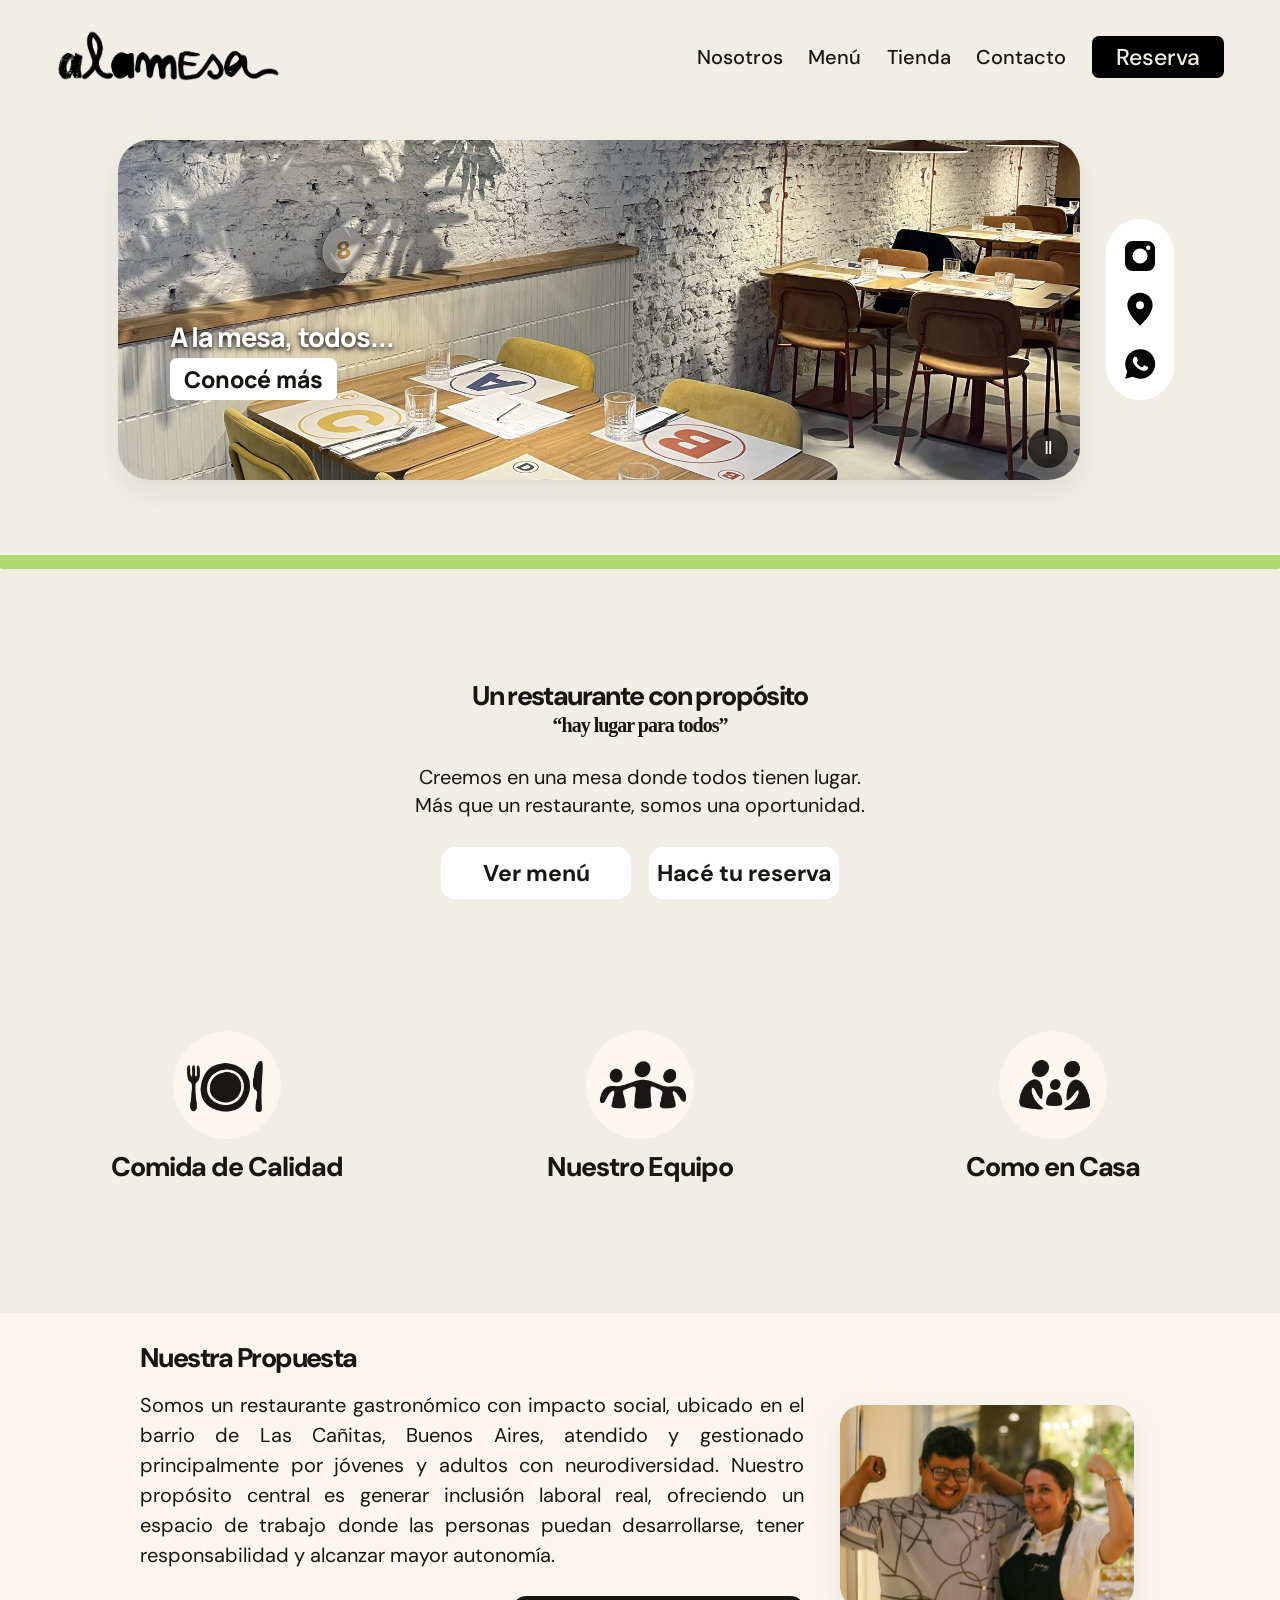
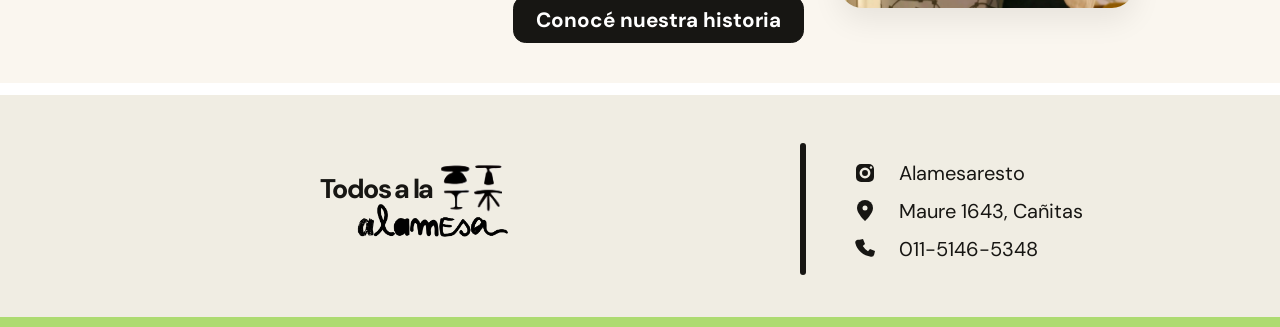
==== index.html @ 9b24a444 "Publicar sitio web Alamesa" ====
<!DOCTYPE html>
<html lang="es">
  <head>
    <meta charset="UTF-8" />
    <meta name="viewport" content="width=device-width, initial-scale=1.0" />
    <meta
      name="description"
      content="Alamesa: un restaurante con propósito. Buena comida, inclusión laboral y una mesa donde todos tienen lugar."
    />
    <title>Alamesa | A la mesa, todos</title>
    <link rel="preconnect" href="https://fonts.googleapis.com" />
    <link rel="preconnect" href="https://fonts.gstatic.com" crossorigin />
    <link
      href="https://fonts.googleapis.com/css2?family=Caveat+Brush&family=DM+Sans:wght@400;500;600;700&family=Manrope:wght@400;500;600;700;800&display=swap"
      rel="stylesheet"
    />
    <link rel="stylesheet" href="index.css" />
  </head>
  <body>
    <div class="page-shell home-shell">
      <header class="topbar" id="inicio">
        <a class="brand" href="index.html" aria-label="Alamesa, volver al inicio"><img src="logo.png" alt="Alamesa" /></a>
        <nav class="main-navigation" id="navegacion-principal" aria-label="Navegación principal">
          <a href="nosotros.html">Nosotros</a>
          <a href="menu.html">Menú</a>
          <a class="shop-link" href="tienda.html">Tienda</a>
          <a href="contacto.html">Contacto</a>
          <a href="reserva.html">Reserva</a>
        </nav>
        <div class="header-actions">
          <a class="reserve-btn" href="reserva.html#reserva">Reserva</a>
          <button class="menu-btn" id="boton-menu" aria-label="Abrir menú" aria-expanded="false"><span></span><span></span><span></span></button>
        </div>
      </header>

      <section class="hero-panel">
        <div class="hero-image">
          <video class="hero-tour" autoplay muted loop playsinline webkit-playsinline preload="auto" poster="hero-alamesa.jpg" aria-label="Recorrido animado por el salón, las mesas y la cocina de Alamesa">
            <source src="recorrido-alamesa.mp4" type="video/mp4" />
            Tu navegador no permite reproducir el video.
          </video>
          <button class="hero-tour-toggle" type="button" aria-label="Pausar recorrido" aria-pressed="false">Ⅱ</button>
          <div class="hero-copy">
            <div class="hero-title">A la mesa, todos...</div>
            <a href="nosotros.html#quienes-somos" class="ghost-link">Conocé más</a>
          </div>
        </div>

        <div class="social-stack" aria-label="Redes sociales">
          <a href="https://www.instagram.com/alamesaresto?rpxt=eG4wcTZoZ3p3MzRm" target="_blank" rel="noreferrer" aria-label="Instagram">
            <svg viewBox="0 0 24 24" aria-hidden="true"><path d="M7 2h10a5 5 0 0 1 5 5v10a5 5 0 0 1-5 5H7a5 5 0 0 1-5-5V7a5 5 0 0 1 5-5Zm5 5a5 5 0 1 0 0 10 5 5 0 0 0 0-10Zm5.5-2a1.5 1.5 0 1 0 0 3 1.5 1.5 0 0 0 0-3Z"/><path class="social-cutout" d="M12 9a3 3 0 1 1 0 6 3 3 0 0 1 0-6Z"/></svg>
          </a>
          <a href="https://maps.google.com/?q=Maure+1643,+Buenos+Aires" target="_blank" rel="noreferrer" aria-label="Ubicación de Alamesa"><svg viewBox="0 0 24 24" aria-hidden="true"><path d="M12 22s8-7.3 8-13a8 8 0 1 0-16 0c0 5.7 8 13 8 13Z"/><circle cx="12" cy="9" r="2.5" fill="white"/></svg></a>
          <a href="https://wa.me/541151465348" target="_blank" rel="noreferrer" aria-label="WhatsApp">
            <svg viewBox="0 0 24 24" aria-hidden="true"><path d="M12 1a11 11 0 0 0-9.5 16.5L1 23l5.7-1.5A11 11 0 1 0 12 1Z"/><path class="social-cutout" d="M8.6 6.5c-.3 0-.7.1-1 .5-.3.3-1 1-1 2.3 0 1.4 1 2.7 1.1 2.9.1.2 2 3.1 4.9 4.2 2.4.9 2.9.7 3.4.6.5-.1 1.6-.7 1.8-1.4.2-.6.2-1.1.1-1.2-.1-.1-.3-.2-.6-.4l-1.8-.9c-.2-.1-.4-.2-.6.2-.2.3-.7.9-.9 1.1-.2.2-.3.2-.6.1-.3-.1-1.2-.4-2.2-1.3-.8-.7-1.3-1.6-1.5-1.9-.2-.3 0-.4.1-.6l.4-.5c.2-.2.2-.3.3-.5.1-.2 0-.4 0-.5l-.8-1.9c-.2-.5-.4-.5-.7-.5h-.4Z"/></svg>
          </a>
        </div>
      </section>

      <div class="green-band" aria-hidden="true"></div>

      <main>
        <section class="about section" id="nosotros">
          <div class="section-heading">
            <div class="heading-inline">
              <h2>Un restaurante con propósito</h2>
            </div>
            <p class="script-line">“hay lugar para todos”</p>
          </div>

          <p class="lead-text">
            Creemos en una mesa donde todos tienen lugar.<br />Más que un restaurante, somos una oportunidad.
          </p>

          <div class="cta-row">
            <a href="menu.html#menu-comidas" class="btn btn-light">Ver menú</a>
            <a href="reserva.html#reserva" class="btn btn-light">Hacé tu reserva</a>
          </div>
        </section>

        <section class="values-block">
          <div class="value-grid">
            <article class="value-card">
              <a class="nosotros-value-link" href="menu.html">
              <div class="value-icon image-icon icon-food" role="img" aria-label="Plato con cubiertos"></div>
              <h3>Comida de Calidad</h3>
              </a>
            </article>
            <article class="value-card">
              <a class="nosotros-value-link" href="nosotros.html#nuestro-equipo">
              <div class="value-icon image-icon icon-team" role="img" aria-label="Tres personas juntas"></div>
              <h3>Nuestro Equipo</h3>
              </a>
            </article>
            <article class="value-card">
              <a class="nosotros-value-link" href="nosotros.html#sentirse-en-casa">
              <div class="value-icon image-icon icon-home" role="img" aria-label="Familia reunida"></div>
              <h3>Como en Casa</h3>
              </a>
            </article>
          </div>
        </section>

        <section class="proposal section" id="historia">
          <div class="proposal-header">
            <div class="proposal-title">
              <h2>Nuestra Propuesta</h2>
            </div>
          </div>

          <div class="proposal-layout">
            <div class="proposal-copy">
              <p>
                Somos un restaurante gastronómico con impacto social, ubicado en el barrio de Las Cañitas,
                Buenos Aires, atendido y gestionado principalmente por jóvenes y adultos con neurodiversidad.
                Nuestro propósito central es generar inclusión laboral real, ofreciendo un espacio de trabajo donde
                las personas puedan desarrollarse, tener responsabilidad y alcanzar mayor autonomía.
              </p>
              <a href="nosotros.html#quienes-somos" class="btn btn-dark story-btn">Conocé nuestra historia</a>
            </div>

            <div class="proposal-image">
              <img
                src="nuestra-propuesta.jpg"
                alt="Un integrante del equipo y una cocinera celebrando juntos"
              />
            </div>
          </div>
        </section>

      </main>

      <footer class="contact-strip home-footer" id="contacto">
        <div class="contact-block">
          <div class="contact-left">
            <div class="footer-heading">
              <h2>Todos a la</h2>
              <span class="footer-doodle" aria-hidden="true">
                <img src="footer-mesas.jpeg" alt="" />
              </span>
            </div>
            <a class="brand-footer" href="#inicio" aria-label="Alamesa, volver al inicio">
              <img src="logo.png" alt="" />
            </a>
          </div>
          <address class="contact-right">
            <a class="mini-item" href="https://www.instagram.com/alamesaresto?rpxt=eG4wcTZoZ3p3MzRm" target="_blank" rel="noreferrer">
              <svg viewBox="0 0 24 24" aria-hidden="true"><rect x="3" y="3" width="18" height="18" rx="5"/><circle class="icon-outline" cx="12" cy="12" r="4.2"/><circle class="icon-cutout" cx="18" cy="6.5" r="1.2"/></svg>
              <span>Alamesaresto</span>
            </a>
            <a class="mini-item" href="https://maps.google.com/?q=Maure+1643,+Cañitas" target="_blank" rel="noreferrer">
              <svg viewBox="0 0 24 24" aria-hidden="true"><path d="M12 22s8-7.3 8-13a8 8 0 1 0-16 0c0 5.7 8 13 8 13Z"/><circle class="icon-cutout" cx="12" cy="9" r="2.5"/></svg>
              <span>Maure 1643, Cañitas</span>
            </a>
            <a class="mini-item" href="tel:+541151465348">
              <svg viewBox="0 0 24 24" aria-hidden="true"><path d="M6.6 2.8 10 2l2 5-2.2 2a15 15 0 0 0 5.2 5.2l2-2.2 5 2-.8 3.4a3 3 0 0 1-3.3 2.3A18 18 0 0 1 2.3 6.1a3 3 0 0 1 2.3-3.3Z"/></svg>
              <span>011-5146-5348</span>
            </a>
          </address>
        </div>
      </footer>
    </div>

    <script src="index.js"></script>
  </body>
</html>
---- index.css ----
:root {
  --bg: #f1efe5;
  --panel: #f7f3ea;
  --green: #addb71;
  --green-deep: #a3cd67;
  --ink: #171613;
  --muted: #5e5c53;
  --line: rgba(12, 12, 10, 0.16);
  --card: #f3efe6;
  --soft: #f6f2eb;
  --shadow: 0 12px 30px rgba(0, 0, 0, 0.08);
}

* { box-sizing: border-box; }
html { scroll-behavior: smooth; }
body {
  font-size: 95%;
  margin: 0;
  background: var(--bg);
  color: var(--ink);
  font-family: 'DM Sans', sans-serif;
}
img {
  display: block;
  width: 100%;
}
a {
  color: inherit;
  text-decoration: none;
}
button, input, select {
  font: inherit;
}
button {
  border: 0;
  background: none;
  cursor: pointer;
}

:is(button, .btn, .reservation-menu-link, .contact-reservation-link, .ghost-link, .main-navigation a, .contact-location-address a, .contact-location-bottom > div > a) {
  transition: transform 220ms ease, box-shadow 220ms ease, filter 220ms ease;
}

:is(button, .btn, .reservation-menu-link, .contact-reservation-link):hover,
:is(button, .btn, .reservation-menu-link, .contact-reservation-link):focus-visible {
  transform: translateY(-4px);
  box-shadow: 0 8px 18px rgba(0, 0, 0, 0.12);
}

:is(.ghost-link, .main-navigation a, .contact-location-address a, .contact-location-bottom > div > a):hover,
:is(.ghost-link, .main-navigation a, .contact-location-address a, .contact-location-bottom > div > a):focus-visible {
  transform: translateY(-3px);
  filter: brightness(0.75);
}

:is(button, .btn, .reservation-menu-link, .contact-reservation-link):active {
  transform: scale(0.97);
  box-shadow: 0 2px 5px rgba(0, 0, 0, 0.08);
}

.ghost-link { display: inline-block; }

@media (prefers-reduced-motion: reduce) {
  :is(button, .btn, .reservation-menu-link, .contact-reservation-link, .ghost-link, .main-navigation a, .contact-location-address a, .contact-location-bottom > div > a) {
    transition: none !important;
  }
  :is(button, .btn, .reservation-menu-link, .contact-reservation-link, .ghost-link, .main-navigation a, .contact-location-address a, .contact-location-bottom > div > a):is(:hover, :focus-visible, :active) {
    transform: none !important;
  }
}

.page-shell {
  width: min(1288px, calc(100% - 64px));
  margin: 0 auto;
  padding-bottom: 30px;
}

.home-shell,
.shop-shell,
.nosotros-shell,
.menu-shell,
.contact-shell,
.reservation-shell {
  padding-bottom: 0;
}

.topbar {
  display: flex;
  align-items: center;
  justify-content: space-between;
  gap: 30px;
  padding: 64px 20px 0 41px;
  min-height: 180px;
  width: calc(100% + 40px);
  margin-left: -20px;
  padding-left: 41px;
}

.topbar::after {
  content: "";
  position: absolute;
  bottom: calc(10% - 5px);
  left: 0;
  width: 100%;
  height: 8px;
  background: #fff;
  box-shadow: 0 0 0 100vmax #fff;
  clip-path: inset(0 -100vmax);
  pointer-events: none;
}

.brand {
  position: relative;
  display: inline-block;
  width: clamp(148.5px, 18.81vw, 227.7px);
  flex: 0 0 auto;
  transform: translateY(-6px);
}

.brand img {
  width: 100%;
  height: auto;
  transition: transform 220ms ease, filter 220ms ease;
}

.brand:hover img,
.brand:focus-visible img {
  transform: translateY(-4px) scale(1.04);
  filter: drop-shadow(0 6px 5px rgba(0, 0, 0, 0.14));
}

.brand:active img {
  transform: translateY(0) scale(0.96);
}

@media (prefers-reduced-motion: reduce) {
  .brand img { transition: none; }
  .brand:hover img,
  .brand:focus-visible img,
  .brand:active img { transform: none; }
}

.header-actions {
  display: flex;
  align-items: center;
  gap: 18px;
}

.main-navigation {
  display: none;
  position: absolute;
  z-index: 5;
  top: 112px;
  right: 0;
  min-width: 230px;
  padding: 12px;
  border: 1px solid var(--line);
  border-radius: 16px;
  background: var(--panel);
  box-shadow: var(--shadow);
  flex-direction: column;
  align-items: stretch;
  gap: 4px;
  margin-left: auto;
  font-family: "Manrope", sans-serif;
  font-size: 0.95rem;
  font-weight: 600;
}
.main-navigation.abierta { display: flex; }
.main-navigation a { padding: 11px 12px; white-space: nowrap; }
.main-navigation a:hover, .main-navigation a:focus-visible { opacity: .7; }
.main-navigation .shop-link:is(:hover, :focus-visible, :active) {
  background: #000;
  color: #fff;
  opacity: 1;
  filter: none;
  border-radius: 10px;
}
.main-navigation .shop-link {
  padding: 11px 12px;
  border-radius: 10px;
  background: var(--bg);
  color: var(--ink);
}
.topbar { position: relative; }

.reserve-btn {
  display: inline-flex;
  width: 160px;
  min-height: 44px;
  padding: 5px 12px;
  border-radius: 7px;
  background: #000;
  color: #fff;
  font-family: "Manrope", sans-serif;
  font-size: 18.24px;
  font-weight: 800;
  line-height: 1;
  align-items: center;
  justify-content: center;
  transition: transform 220ms ease, box-shadow 220ms ease;
}

.reserve-btn:hover,
.reserve-btn:focus-visible {
  transform: translateY(-4px) scale(1.04);
  box-shadow: 0 8px 18px rgba(0, 0, 0, 0.18);
}

.reserve-btn:active {
  transform: translateY(0) scale(0.96);
  box-shadow: 0 2px 5px rgba(0, 0, 0, 0.1);
}

@media (prefers-reduced-motion: reduce) {
  .reserve-btn { transition: none; }
  .reserve-btn:hover,
  .reserve-btn:focus-visible,
  .reserve-btn:active { transform: none; }
}

.menu-btn {
  width: 52px;
  height: 52px;
  border-radius: 50%;
  border: 2px solid transparent;
  display: flex;
  flex-direction: column;
  justify-content: center;
  align-items: center;
  gap: 9px;
}
.menu-btn span {
  display: block;
  width: 42px;
  height: 3px;
  border-radius: 999px;
  background: #000;
}

.hero-panel {
  display: grid;
  grid-template-columns: minmax(0, 1fr) 80px;
  align-items: center;
  gap: 26px;
  margin: 25px 62px 0 86px;
}

.hero-image {
  position: relative;
  height: clamp(260px, 30vw, 340px);
  border-radius: 32px;
  overflow: hidden;
  box-shadow: var(--shadow);
}

.hero-image img {
  width: 100%;
  height: 100%;
  object-fit: cover;
}

.hero-copy {
  position: absolute;
  left: clamp(28px, 6vw, 52px);
  bottom: 80px;
  display: flex;
  flex-direction: column;
  align-items: flex-start;
  gap: 8px;
  padding: 0;
}

.hero-title {
  text-shadow: 0 2px 4px rgba(0, 0, 0, 0.85), 0 0 10px rgba(0, 0, 0, 0.45);
  font-family: "Manrope", sans-serif;
  font-size: clamp(1.539rem, 2.9925vw, 2.565rem);
  letter-spacing: -0.035em;
  line-height: 1;
  font-weight: 800;
  color: #fff;
}

.ghost-link {
  display: inline-flex;
  align-items: center;
  justify-content: center;
  min-height: 42px;
  padding: 5px 14px;
  border-radius: 7px;
  border: 0;
  background: #fff;
  font-family: "Manrope", sans-serif;
  font-size: 1.4725rem;
  font-weight: 800;
}

.social-stack {
  display: flex;
  flex-direction: column;
  gap: 12px;
  align-items: center;
  justify-content: center;
  width: 68.4px;
  min-height: 177.84px;
  padding: 15.39px 0;
  border-radius: 42px;
  background: #fff;
}

.social-stack a {
  width: 42px;
  height: 42px;
  display: grid;
  place-items: center;
  font-weight: 700;
  font-size: 2.09rem;
  line-height: 1;
}
.social-stack svg {
  width: 36px;
  height: 36px;
  fill: #050505;
  stroke: none;
}
.social-stack svg .social-cutout { fill: #fff; }
.social-stack a[aria-label="Ubicación de Alamesa"] svg {
  scale: 1.05;
}
.social-stack a[aria-label="WhatsApp"] svg {
  scale: 0.9;
}
.social-stack a:hover { transform: scale(1.08); }
.social-stack a { transition: transform .18s ease; }

@media (min-width: 901px) {
  .topbar {
    width: 100%;
    min-height: 112px;
    margin-left: 0;
    padding: 20px 24px;
    gap: 24px;
  }
  .topbar::after { display: none; }
  .topbar .brand {
    width: clamp(160px, 17.6vw, 224px);
    transform: none;
  }
  .topbar .header-actions { display: none; }
  .topbar .main-navigation,
  .topbar .main-navigation.abierta {
    display: flex;
    position: static;
    flex-direction: row;
    align-items: center;
    gap: clamp(14px, 2vw, 30px);
    min-width: 0;
    margin-left: auto;
    padding: 0;
    border: 0;
    border-radius: 0;
    background: transparent;
    box-shadow: none;
    font-family: 'DM Sans', sans-serif;
    font-size: clamp(20px, 2.2vw, 28px);
    font-weight: 500;
  }
  .topbar .main-navigation a,
  .topbar .main-navigation .shop-link {
    padding: 10px 0;
    background: transparent;
    color: var(--ink);
  }
  .topbar .main-navigation a[href="reserva.html"] {
    display: inline-flex;
    align-items: center;
    justify-content: center;
    min-height: 42px;
    padding: 5px 24px;
    border: 0;
    border-radius: 7px;
    background: #000;
    color: var(--bg);
    line-height: 1.2;
  }
}

@media (max-width: 900px) {
  .page-shell { width: min(100% - 36px, 1288px); }
  .topbar { min-height: 138px; width: 100%; margin-left: 0; padding: 22px 20px 0 24px; }
  .main-navigation {
    display: none;
    position: absolute;
    z-index: 5;
    top: 112px;
    right: 0;
    min-width: 230px;
    padding: 12px;
    border: 1px solid var(--line);
    border-radius: 16px;
    background: var(--panel);
    box-shadow: var(--shadow);
    font-size: 0.95rem;
  }
  .main-navigation.abierta { display: grid; gap: 4px; }
  .main-navigation a { padding: 11px 12px; border-radius: 10px; }
  .main-navigation .shop-link { padding: 11px 12px; }
  .menu-btn { display: flex; }
  .hero-panel {
    margin: 25px clamp(20px, 5.5vw, 62px) 0 clamp(28px, 7.6vw, 86px);
    grid-template-columns: minmax(0, 1fr) clamp(58px, 7.1vw, 80px);
    gap: clamp(12px, 2.3vw, 26px);
  }
  .hero-image { height: clamp(260px, 30vw, 340px); border-radius: 32px; }
  .social-stack {
    width: clamp(49.59px, 6.0705vw, 68.4px);
    min-height: clamp(141.93px, 15.8175vw, 177.84px);
    border-radius: 42px;
  }
  .social-stack a { width: 42px; height: 42px; }
  .social-stack svg { width: clamp(28px, 3.2vw, 36px); height: clamp(28px, 3.2vw, 36px); }
  .hero-copy { bottom: clamp(56px, 7.1vw, 80px); }
  .ghost-link { min-height: 42px; font-size: 1.4725rem; }
}

.green-band {
  display: block;
  height: 14px;
  width: 100vw;
  margin: 75px 0 0 calc(50% - 50vw);
  background: var(--green);
  border-radius: 0 0 2px 2px;
}

.section {
  padding-top: 54px;
}

.about {
  text-align: center;
  padding-top: 112px;
}

.section-heading {
  display: flex;
  flex-direction: column;
  align-items: center;
  gap: 3px;
}

.heading-inline {
  display: flex;
  align-items: center;
  justify-content: center;
  gap: 14px;
  flex-wrap: wrap;
}

.mini-icon {
  display: inline-flex;
  align-items: center;
  justify-content: center;
  width: 52px;
  height: 52px;
  font-size: 1.9rem;
  background: transparent;
}

h2 {
  margin: 0;
  font-size: clamp(2.28rem, 2.85vw, 3.8rem);
  line-height: 1.1;
  letter-spacing: -0.06em;
  font-weight: 800;
}

.script-line {
  margin: 0;
  font-family: "Segoe Print", "Bradley Hand", cursive;
  font-size: clamp(1.425rem, 1.9vw, 2.28rem);
  letter-spacing: -0.05em;
  font-weight: 700;
}

.lead-text {
  max-width: 760px;
  margin: 26px auto 0;
  font-size: clamp(1.1875rem, 1.71vw, 1.9rem);
  line-height: 1.4;
  color: var(--ink);
}

.cta-row {
  display: flex;
  justify-content: center;
  flex-wrap: wrap;
  gap: 18px;
  margin-top: 28px;
}

.btn {
  display: inline-flex;
  align-items: center;
  justify-content: center;
  min-height: 52px;
  min-width: 190px;
  border-radius: 14px;
  font-size: 1.235rem;
  font-weight: 700;
  border: 1px solid var(--ink);
  transition: transform 0.2s ease;
}
.btn:hover { transform: translateY(-2px); }

.btn-light {
  background: #fff;
  color: var(--ink);
  border-color: transparent;
}

.btn-dark {
  background: var(--ink);
  color: white;
}

.values-block {
  position: relative;
  margin-top: 118px;
  padding: 6px 0 20px;
  overflow: hidden;
}

.brand-watermark {
  position: relative;
  height: 150px;
  width: 100%;
  overflow: hidden;
  margin-bottom: 14px;
  opacity: 0.18;
  display: flex;
  align-items: center;
  justify-content: center;
}

.brand-watermark img {
  width: min(76%, 760px);
  height: 100%;
  object-fit: contain;
}

.value-grid {
  position: relative;
  z-index: 1;
  display: grid;
  grid-template-columns: repeat(3, minmax(0, 1fr));
  gap: 24px;
  margin-top: 0;
}

.value-card {
  display: flex;
  flex-direction: column;
  align-items: center;
  justify-content: center;
  gap: 10px;
  min-height: 170px;
  text-align: center;
}

.value-card > .nosotros-value-link {
  display: flex;
  flex-direction: column;
  align-items: center;
  gap: 10px;
}

.value-icon {
  display: grid;
  place-items: center;
  width: 108px;
  height: 108px;
  border-radius: 50%;
  background: rgba(255,255,255,0.72);
}

.image-icon {
  background-image: url("simbolos.png");
  background-repeat: no-repeat;
  background-size: 300% 100%;
}

.icon-food { background-position: 53% center; }
.icon-team { background-position: 2% center; }
.icon-home { background-position: 99% center; }

.value-card h3 {
  margin: 0;
  font-size: clamp(1.33rem, 1.71vw, 1.9rem);
  letter-spacing: -0.04em;
  font-weight: 800;
}

.proposal {
  position: relative;
  isolation: isolate;
  margin-top: 110px;
  padding: 20px 40px 40px;
}

.proposal::before {
  position: absolute;
  z-index: -1;
  top: -10px;
  bottom: 0;
  left: calc(50% - 50vw);
  width: 100vw;
  background-color: #faf6ef;
  content: "";
}

.proposal-header {
  max-width: 1100px;
  margin-bottom: 18px;
  margin-left: auto;
  margin-right: auto;
}

.proposal-title {
  display: flex;
  align-items: center;
  gap: 12px;
}

.proposal-layout {
  display: grid;
  max-width: 1100px;
  grid-template-columns: 1.5fr 0.95fr;
  gap: 16px;
  align-items: center;
  margin-left: auto;
  margin-right: auto;
}

@media (min-width: 901px) {
  .proposal-header,
  .proposal-layout {
    transform: translateX(50px);
  }

  .proposal-image {
    transform: translate(20px, -10px);
  }
}

.proposal-copy p {
  max-width: 680px;
  margin: 0 0 26px;
  font-size: clamp(1.045rem, 1.52vw, 1.615rem);
  line-height: 1.5;
  text-align: justify;
}

.story-btn {
  zoom: 0.9;
  display: flex;
  min-width: 250px;
  width: max-content;
  padding: 0 24px;
  margin: 20px 0 0 auto;
}

.proposal-image {
  width: 70%;
  height: 203px;
  justify-self: start;
  border-radius: 22px;
  overflow: hidden;
  box-shadow: var(--shadow);
}
.proposal-image img {
  width: 100%;
  height: 100%;
  object-fit: cover;
}

.nosotros-page { padding-bottom: 0; }
.nosotros-hero {
  container-type: inline-size;
  position: relative;
  width: 90%;
  max-width: 1008px;
  margin: 36px auto 0;
  --reservation-gap: clamp(8px, 2vw, 22px);
}
.nosotros-hero-photos {
  display: grid;
  grid-template-columns: repeat(3, minmax(0, 1fr));
  gap: var(--reservation-gap);
}
.nosotros-hero-photo {
  aspect-ratio: 3 / 4;
  border-radius: 8px;
  background: url("nosotros-equipo.png") 22% bottom / 366% 165% no-repeat;
}
.nosotros-hero-photo:nth-child(2) { background-position: 59% bottom; }
.nosotros-hero-photo:last-child { background-position: 96% bottom; }
.nosotros-hero h1 {
  isolation: isolate;
  position: absolute;
  inset: auto 4% calc(24% + 20px) 16%;
  display: flex;
  flex-direction: column;
  align-items: flex-start;
  margin: 0;
  color: #fff;
  font-size: clamp(0.855rem, 2.69325vw, 2.07765rem);
  line-height: 1.2;
}
.nosotros-hero h1 > span { position: relative; padding: 5px 14px; border-radius: 6px; }
.nosotros-hero h1 > span::before {
  content: "";
  position: absolute;
  inset: 0;
  z-index: -1;
  background: #000;
  border-radius: inherit;
}
.nosotros-hero h1 > span:first-child::before {
  right: auto;
  width: calc((100cqw + var(--reservation-gap)) / 3 - 16cqw);
  border-radius: 6px 0 0 6px;
}
.nosotros-hero h1,
.menu-hero h1,
.reservation-welcome-title,
.contact-hero h1 {
  text-shadow: 0 2px 4px rgba(0, 0, 0, 0.9), 0 0 8px rgba(0, 0, 0, 0.55);
}
.nosotros-hero h1 > span:last-child { align-self: flex-end; }
.nosotros-hero h1 > span:last-child::before {
  left: auto;
  width: calc(96cqw - (200cqw - var(--reservation-gap)) / 3);
  border-radius: 0 6px 6px 0;
}
.nosotros-who {
  zoom: 0.8;
  max-width: 980px;
  margin: 70px auto 0;
  padding: 32px 44px 74px;
  background: #fff;
  box-shadow: 0 0 0 100vmax #fff;
  clip-path: inset(0 -100vmax);
  color: #000;
}
.nosotros-who h2 { display: flex; align-items: center; gap: 14px; font-size: clamp(1.71rem, 3.61vw, 2.47rem); font-weight: 700; letter-spacing: -0.03em; }
.nosotros-who:target {
  min-height: calc(100svh / 0.8);
  display: flex;
  flex-direction: column;
  justify-content: center;
  padding-top: 70px;
  padding-bottom: 90px;
}
.nosotros-who h2 { position: relative; top: 12.5px; }
.nosotros-who > p,
.nosotros-who .nosotros-read-more {
  position: relative;
  top: 12.5px;
}
.nosotros-who-icon { width: 72px; height: 58px; flex: 0 0 auto; background: url("footer-mesas-transparente.png") center 58% / 210% auto no-repeat; }
.nosotros-who p { margin: 6px 0 30px; font-size: clamp(1.0925rem, 2.47vw, 1.71rem); line-height: 1.4; text-align: justify; }
.nosotros-who .nosotros-read-more { display: flex; width: 200px; min-width: 0; min-height: 55px; margin: 0 auto; border-radius: 8px; font-size: 22.8px; }
@media (max-width: 640px) {
  .nosotros-who { margin-top: 48px; padding: 24px 18px 74px; }
  .nosotros-who-icon { width: 52px; height: 44px; }
  .nosotros-who .nosotros-read-more { width: 160px; min-height: 45px; font-size: 19px; }
}
.nosotros-origin {
  zoom: 0.8;
  position: relative;
  max-width: 1128px;
  margin: 0 auto;
  padding: 35px 64px 85.5px;
  background: #fbf7f0;
  box-shadow: 0 0 0 100vmax #fbf7f0;
  clip-path: inset(0 -100vmax);
  color: #000;
}
.nosotros-origin::before {
  content: "";
  position: absolute;
  top: 0;
  left: 0;
  right: 0;
  height: 10px;
  background: var(--green);
  box-shadow: 0 0 0 100vmax var(--green);
  clip-path: inset(0 -100vmax);
}
.nosotros-origin-copy { display: flow-root; }
.nosotros-founder { float: left; width: 193px; height: 193px; margin: 0 16px 8px 8px; border-radius: 50%; object-fit: cover; object-position: 26% center; }
.nosotros-origin h2 { margin: 30px 0 12px; font-size: clamp(1.71rem, 3.515vw, 2.47rem); line-height: 1.2; letter-spacing: -0.03em; font-weight: 400; }
.nosotros-origin h2,
.nosotros-origin-copy > p,
.nosotros-founder {
  position: relative;
  top: 25px;
}
.nosotros-founder {
  transition: transform 250ms ease, box-shadow 250ms ease;
}
.nosotros-founder:hover {
  transform: translateY(-4px) scale(1.05);
  box-shadow: 0 10px 22px rgba(0, 0, 0, 0.18);
}
@media (prefers-reduced-motion: reduce) {
  .nosotros-founder { transition: none; }
  .nosotros-founder:hover { transform: none; }
}
.nosotros-origin h2 strong { font-weight: 700; }
.nosotros-origin p { margin: 0; font-size: clamp(1.0925rem, 2.47vw, 1.71rem); line-height: 1.3; text-align: justify; letter-spacing: -0.035em; }
.nosotros-origin .nosotros-origin-more { display: flex; width: 200px; min-width: 0; min-height: 55px; margin: 44px auto 0; border-radius: 8px; font-size: 22.8px; }
@media (max-width: 640px) {
  .nosotros-origin { padding: 30px 22px 69.5px; }
  .nosotros-founder { width: 130px; height: 130px; margin-left: 0; }
  .nosotros-origin h2 { margin-top: 8px; font-size: 24.7px; }
  .nosotros-origin p { font-size: 19px; }
  .nosotros-origin .nosotros-origin-more { width: 160px; min-height: 45px; font-size: 19px; }
}
.nosotros-name {
  zoom: 0.8;
  display: flex;
  flex-direction: column;
  justify-content: center;
  max-width: 1028px;
  margin: 0 auto;
  padding: 60px 100px 70px;
  background: var(--bg);
  box-shadow: 0 0 0 100vmax var(--bg);
  clip-path: inset(0 -100vmax);
  color: #000;
}
.nosotros-name > img {
  width: 245px;
  height: auto;
  margin: 0 0 12px auto;
}
.nosotros-name > p {
  margin: 0;
  text-align: center;
  font-size: clamp(1.235rem, 2.85vw, 1.9rem);
  line-height: 1.45;
  letter-spacing: -0.02em;
}
@media (max-width: 640px) {
  .nosotros-name { padding: 40px 24px 48px; }
  .nosotros-name > img { width: 200px; }
}
.nosotros-name.is-expanded { min-height: calc(100svh / 0.8); }
.nosotros-name > p + p { margin-top: 24px; }

.nosotros-inclusion {
  zoom: 0.8;
  display: grid;
  grid-template-columns: 292px minmax(0, 1fr);
  align-items: center;
  gap: 24px;
  max-width: 1128px;
  margin: 0 auto;
  padding: 40px 80px 66px;
  background: #fff;
  box-shadow: 0 0 0 100vmax #fff;
  clip-path: inset(0 -100vmax);
  color: #000;
}
.inclusion-details { grid-column: 1 / -1; padding-top: 20px; }
.inclusion-details[hidden] { display: none; }
.inclusion-details h3 { margin: 24px 0 10px; font-size: 26.6px; }
.nosotros-inclusion .inclusion-details p { margin: 0 0 22px; }
.nosotros-inclusion > img { width: 100%; height: 320px; object-fit: cover; border-radius: 8px; }
.nosotros-inclusion h2 { margin: 0 0 6px; font-size: clamp(1.71rem, 3.515vw, 2.47rem); line-height: 1.2; letter-spacing: -0.03em; font-weight: 700; }
.nosotros-inclusion p { margin: 0; font-size: clamp(1.0925rem, 2.47vw, 1.71rem); line-height: 1.3; text-align: justify; }
.nosotros-inclusion .btn { display: flex; width: 200px; min-width: 0; min-height: 55px; margin: 12px 0 0 auto; border-radius: 8px; font-size: 22.8px; }
@media (max-width: 640px) {
  .nosotros-inclusion { grid-template-columns: 1fr; padding: 32px 24px 40px; }
  .nosotros-inclusion > img { max-width: 350px; margin: 0 auto; }
  .nosotros-inclusion .btn { width: 160px; min-height: 45px; font-size: 19px; }
}
.nosotros-principles {
  zoom: 0.72;
  max-width: 1114px;
  margin: 0 auto;
  padding: 54px 48px 84px;
  background: var(--bg);
  box-shadow: 0 0 0 100vmax var(--bg);
  clip-path: inset(0 -100vmax);
  color: #000;
}
.nosotros-principles > h2 { margin: 0 0 50px; font-size: 39.9px; font-weight: 700; letter-spacing: -0.03em; }
.nosotros-principles-grid { position: relative; left: calc(20px / 0.72); display: grid; grid-template-columns: repeat(3, minmax(0, 1fr)); gap: 50px; max-width: 790px; margin: 0 auto; text-align: center; }
.nosotros-principle-icon { width: 220px; max-width: 100%; aspect-ratio: 1; margin: 0 auto; border-radius: 50%; background-color: #fbf7f0; }
.nosotros-principles h3 { margin: 18px 0 0; font-size: 24.7px; line-height: 1.2; font-weight: 700; letter-spacing: -0.03em; }
.nosotros-value-link { display: block; border-radius: 16px; transition: transform 220ms ease; }
.nosotros-value-link:hover, .nosotros-value-link:focus-visible { transform: translateY(-4px); }
@media (prefers-reduced-motion: reduce) {
  .nosotros-value-link { transition: none; }
  .nosotros-value-link:hover, .nosotros-value-link:focus-visible { transform: none; }
}
@media (max-width: 640px) {
  .nosotros-principles { padding: 36px 22px 48px; }
  .nosotros-principles > h2 { font-size: 30.4px; margin-bottom: 30px; }
  .nosotros-principles-grid { gap: 18px; }
  .nosotros-principles h3 { font-size: 19px; }
}
.nosotros-team {
  zoom: 0.8;
  max-width: 1105px;
  margin: 0 auto;
  padding: 44px 32px;
  background: #fff;
  box-shadow: 0 0 0 100vmax #fff;
  clip-path: inset(0 -100vmax);
}
.nosotros-team-photo { position: relative; overflow: hidden; border-radius: 44px; }
.nosotros-team-photo > img { width: 100%; height: 337px; object-fit: cover; object-position: center 46%; }
.team-gallery { height: 337px; background: #fff; }
.team-gallery > .team-slide { position: absolute; inset: 0; width: 100%; height: 100%; opacity: 0; transition: opacity 700ms ease; object-fit: cover; }
.team-slide-pair { display: grid; grid-template-columns: repeat(2, minmax(0, 1fr)); gap: 6px; }
.team-slide-trio { grid-template-columns: repeat(3, minmax(0, 1fr)); }
.team-slide-pair > img { display: block; width: 100%; height: 100%; min-height: 0; object-fit: cover; }
.team-gallery > .team-slide.is-current { opacity: 1; }
.team-gallery > .team-slide:first-child { object-fit: cover; }
.team-info { padding: 36px 20px 8px; }
.team-info[hidden] { display: none; }
.team-info h2 { margin-bottom: 20px; font-size: 30.4px; letter-spacing: -0.03em; }
.team-info p { margin: 0 0 18px; font-size: 21.85px; line-height: 1.5; text-align: justify; }
.team-info-close { margin-top: 8px; }
.nosotros-team-photo > .team-info-toggle[hidden] { display: none; }
.team-gallery-controls { position: absolute; bottom: 16px; left: 50%; transform: translateX(-50%); display: flex; align-items: center; gap: 12px; padding: 6px 10px; border-radius: 12px; background: rgba(0,0,0,0.8); color: #fff; }
.team-gallery-controls button { min-width: 38px; min-height: 38px; border-radius: 8px; color: #fff; font-size: 22.8px; }
.team-gallery-controls .team-pause { padding: 0 8px; font-size: 15.2px; }
.team-counter { white-space: nowrap; font-size: 15.2px; }
@media (prefers-reduced-motion: reduce) { .team-gallery > .team-slide { transition: none; } }
.nosotros-team-photo > .team-info-toggle {
  position: absolute;
  top: 48px;
  right: 44px;
  margin: 0;
  display: flex;
  align-items: center;
  justify-content: center;
  width: 200px;
  min-height: 55px;
  box-sizing: border-box;
  padding: 8px;
  border-radius: 8px;
  background: #000;
  color: #fff;
  font-size: 22.8px;
  line-height: 1.2;
  letter-spacing: -0.02em;
  font-weight: 700;
}
@media (max-width: 640px) {
  .nosotros-team { padding: 30px 20px; }
  .nosotros-team-photo { border-radius: 24px; }
  .nosotros-team-photo > img { height: 240px; }
  .team-gallery { height: 300px; }
  .team-gallery > .team-slide { height: 100%; }
  .nosotros-team-photo > .team-info-toggle { top: 20px; right: 20px; width: 160px; min-height: 45px; font-size: 19px; padding: 6px; }
}
.nosotros-team-photo > .team-info-toggle.team-info-compact {
  width: 42px;
  min-height: 42px;
  height: 42px;
  padding: 0;
  font-size: 28.5px;
}
.nosotros-intro { max-width: 900px; margin: 80px auto 0; padding: 0 24px; text-align: center; }
.nosotros-intro h2, .nosotros-story h2 { font-size: clamp(1.71rem, 2.85vw, 2.375rem); letter-spacing: -0.035em; }
.nosotros-intro p { font-size: clamp(1.14rem, 2.09vw, 1.52rem); line-height: 1.5; }
.nosotros-story { display: grid; grid-template-columns: 1.2fr 1fr; align-items: center; gap: 48px; max-width: 1008px; margin: 60px auto 0; padding: 0 24px; }
.nosotros-story p { font-size: 19px; line-height: 1.55; }
.nosotros-story > img { height: 320px; object-fit: cover; border-radius: 18px; }
.nosotros-values { display: grid; grid-template-columns: repeat(3, 1fr); gap: 24px; max-width: 900px; margin: 60px auto 0; text-align: center; }
.nosotros-values .value-icon { margin: 0 auto; }
.nosotros-values h3 { font-size: 21.85px; }
.nosotros-actions { display: flex; flex-wrap: wrap; justify-content: center; gap: 24px; margin: 40px 24px 0; }
@media (max-width: 640px) {
  .nosotros-intro { margin-top: 48px; }
  .nosotros-story { grid-template-columns: 1fr; gap: 20px; margin-top: 36px; }
  .nosotros-story p { font-size: 17.1px; }
  .nosotros-story > img { height: 260px; }
  .nosotros-values { grid-template-columns: 1fr; gap: 20px; }
}

.shop-hero { position: relative; width: 90%; max-width: 1008px; margin: 36px auto 0; }
.shop-hero-photos { --shop-photo-gap: clamp(8px, 2vw, 22px); container-type: inline-size; position: relative; display: grid; grid-template-columns: repeat(3, minmax(0, 1fr)); gap: var(--shop-photo-gap); }
.shop-games-caption {
  isolation: isolate;
  text-shadow: 0 2px 4px rgba(0, 0, 0, 0.9), 0 0 8px rgba(0, 0, 0, 0.55);
  position: absolute;
  left: calc(58% - 5px);
  bottom: calc(5% + 30px);
  margin: 0;
  padding: 5px 14px;
  border-radius: 6px;
  background: transparent;
  color: #fff;
  font-size: clamp(0.7695rem, 2.69325vw, 2.07765rem);
  font-weight: 700;
  line-height: 1.2;
  letter-spacing: -0.03em;
  white-space: nowrap;
}
.shop-games-caption::before {
  content: "";
  position: absolute;
  top: 0;
  bottom: 0;
  right: 0;
  left: calc((200cqw - var(--shop-photo-gap)) / 3 - (58cqw - 5px));
  z-index: -1;
  background: #000;
  border-radius: 0 6px 6px 0;
}
.shop-hero-photos > div { aspect-ratio: 3 / 4; border-radius: 8px; background: url("tienda-juegos-artesanales.png") left 65% / 300% auto no-repeat; }
.shop-hero-photos > div:nth-child(2) { background-position: center 65%; }
.shop-hero-photos > div:nth-child(3) { background-position: right 65%; }
.shop-hero h1 { position: static; margin: 58px 0 0; padding: 0; color: var(--ink); text-align: left; font-size: clamp(1.71rem, 2.85vw, 2.375rem); font-weight: 800; line-height: 1.1; letter-spacing: -0.03em; }
.shop-hero h1 { position: relative; top: 6px; }
.shop-games-description { margin: 20px 0 0; font-size: 17.1px; line-height: 1.5; text-align: justify; }
.shop-games-description + .shop-games-description { margin-top: 2px; }
.shop-games-illustration {
  transform-origin: center bottom;
  animation: shop-table-motion 4s ease-in-out infinite;
}
@keyframes shop-table-motion {
  0%, 100% { transform: translateY(0) rotate(0deg); }
  30% { transform: translateY(-5px) rotate(-1.5deg); }
  65% { transform: translateY(-3px) rotate(1.5deg); }
}
@media (prefers-reduced-motion: reduce) {
  .shop-games-illustration { animation: none; }
}
.shop-play-message { margin: 60px auto 0; padding: 0 16px; width: 100%; max-width: 900px; color: #000; }
.shop-play-question:hover { animation: shop-question-motion 3s ease-in-out infinite; }
@keyframes shop-question-motion {
  0%, 100% { transform: translateY(0); }
  50% { transform: translateY(-4px); }
}
@media (prefers-reduced-motion: reduce) {
  .shop-play-question:hover { animation: none; }
}
.shop-play-line { display: grid; grid-template-columns: minmax(0, 1fr) auto minmax(0, 1fr); align-items: center; gap: 8px; margin: 0; font-size: clamp(0.9025rem, 1.9vw, 1.425rem); line-height: 1.2; }
.shop-play-line > span:first-child { text-align: right; transform: translate(98px, 21px); }
.shop-play-line > span:last-child { text-align: left; transform: translate(-100px, 21px); }
.shop-games-illustration { width: clamp(163.35px, 25.047vw, 304.92px); height: auto; margin: 0; }
.shop-play-question { position: relative; top: -1px; left: 14px; margin: -48px 0 0 calc(50% + 50px); text-align: left; font-size: clamp(0.857375rem, 1.805vw, 1.35375rem); font-weight: 700; line-height: 1.2; }
@media (max-width: 640px) {
  .shop-play-message { margin-top: 40px; padding: 0 12px; }
  .shop-play-line {
    grid-template-columns: auto minmax(80px, 120px) auto;
    justify-content: center;
    gap: 6px;
    font-size: clamp(12px, 3.4vw, 16px);
  }
  .shop-play-line > span:first-child,
  .shop-play-line > span:last-child {
    transform: translateY(10px);
    white-space: nowrap;
  }
  .shop-play-line .shop-games-illustration { width: 100%; }
  .shop-play-line > span:first-child { transform: translate(20px, 10px); }
  .shop-play-line > span:last-child { transform: translate(-20px, 10px); }
  .shop-play-question {
    display: none;
    top: 0;
    left: 0;
    margin: 16px 0 0;
    text-align: center;
    font-size: clamp(14px, 3.8vw, 18px);
  }
}
.shop-intro { width: 90%; max-width: 1008px; margin: 70px auto 0; padding: 0 0 90px; text-align: center; }
.shop-symbol { width: 110px; height: 80px; object-fit: cover; object-position: center 58%; margin: 0 auto 20px; }
.shop-intro h2 { position: relative; top: 35px; font-size: 17.1px; letter-spacing: -0.03em; text-align: left; }
.shop-intro p { margin: 24px 0 30px; font-size: 20.9px; line-height: 1.5; }
.shop-inquiry { padding: 12px 24px; }
@media (max-width: 640px) {
  .shop-intro { margin-top: 44px; padding-bottom: 60px; }
  .shop-intro p { font-size: 17.1px; }
}
.contact-page { padding-bottom: 0; }
.contact-hero {
  --contact-photo-gap: clamp(8px, 2vw, 22px);
  container-type: inline-size;
  position: relative;
  width: 90%;
  max-width: 1008px;
  margin: 36px auto 0;
}
.contact-hero-photos {
  display: grid;
  grid-template-columns: repeat(3, minmax(0, 1fr));
  gap: var(--contact-photo-gap);
}
.contact-hero-photo {
  aspect-ratio: 3 / 4;
  border-radius: 8px;
  background: url("contacto-encuentro.jpg") left center / 300% 100% no-repeat;
}
.contact-hero-photo:nth-child(2) {
  background-position: center;
}
.contact-hero-photo:last-child {
  background-position: right center;
}
.contact-hero h1 {
  isolation: isolate;
  position: absolute;
  inset: auto 4% calc(14% + 55px) 16%;
  display: flex;
  flex-direction: column;
  align-items: flex-start;
  gap: 0;
  margin: 0;
  color: #fff;
  font-size: clamp(0.7695rem, 3.8475cqw, 1.539rem);
  line-height: 1.2;
  letter-spacing: normal;
}
.contact-hero h1 > span {
  position: relative;
  width: 100%;
  padding: 5px 14px;
  border-radius: 6px;
  white-space: nowrap;
}
.contact-hero h1 > span::before {
  content: "";
  position: absolute;
  inset: 0;
  z-index: -1;
  background: #000;
}
.contact-hero h1 > span:first-child::before {
  left: -20px;
  right: auto;
  width: calc((100cqw + var(--contact-photo-gap)) / 3 - 16cqw + 20px);
  border-radius: 6px 0 0 6px;
}
.contact-hero h1 > span:first-child {
  text-indent: -20px;
}
.contact-hero h1 > span:last-child {
  text-align: right;
  padding-right: 64px;
}
.contact-hero h1 > span:last-child::before {
  left: auto;
  right: 50px;
  width: calc(96cqw - (200cqw - var(--contact-photo-gap)) / 3 - 50px);
  border-radius: 0 6px 6px 0;
}
.contact-welcome {
  zoom: 0.72;
  max-width: 940px;
  margin: 90px auto 0;
  padding: 0 24px;
  text-align: center;
  color: #000;
}
.contact-welcome-title {
  display: inline-flex;
  flex-direction: column;
  align-items: flex-end;
  margin: 0;
  font-size: clamp(1.615rem, 3.515vw, 2.375rem);
  line-height: 1.15;
  letter-spacing: -0.02em;
  font-weight: 400;
}
.contact-table-line { display: flex; align-items: flex-end; gap: 8px; }
.contact-table-line > span { padding-bottom: 20px; }
.contact-table-line > span:first-child { margin-right: -10px; }
.contact-table-line svg { width: 150px; height: 104px; margin-left: -48px; fill: currentColor; transform: translateX(30px); }
.contact-welcome-title.is-visible .contact-table-line svg {
  transform-origin: center bottom;
  animation: contact-table-sway 3.5s ease-in-out infinite;
}
.contact-welcome-title.is-visible > strong {
  animation: contact-title-appear 700ms ease-out both;
}
@keyframes contact-table-sway {
  0%, 100% { transform: translateX(30px) rotate(0deg); }
  35% { transform: translate(30px, -4px) rotate(-2deg); }
  70% { transform: translate(30px, -2px) rotate(2deg); }
}
@keyframes contact-title-appear {
  from { opacity: 0; transform: translateY(12px); }
  to { opacity: 1; transform: translateY(0); }
}
@media (prefers-reduced-motion: reduce) {
  .contact-welcome-title.is-visible .contact-table-line svg,
  .contact-welcome-title.is-visible > strong { animation: none; }
}
.contact-welcome-title > strong { margin-top: -17px; margin-right: -44px; font-weight: 700; }
.contact-welcome > p {
  margin: 86px auto 42px;
  font-size: clamp(1.14rem, 2.945vw, 2.01875rem);
  line-height: 1.45;
  letter-spacing: -0.02em;
}
.contact-welcome > p .inline-brand { width: 4.6em; vertical-align: -0.15em; }
.contact-welcome-actions { display: flex; justify-content: center; gap: 52px; flex-wrap: wrap; }
.contact-welcome-actions > a {
  display: inline-flex;
  align-items: center;
  justify-content: center;
  min-width: 230px;
  min-height: 64px;
  padding: 12px 18px;
  border-radius: 10px;
  background: #fff;
  font-size: 24.7px;
  font-weight: 700;
  transition: transform 220ms ease, box-shadow 220ms ease, background-color 220ms ease;
}
.contact-welcome-actions > a:hover,
.contact-welcome-actions > a:focus-visible {
  transform: translateY(-5px);
  box-shadow: 0 8px 18px rgba(0, 0, 0, 0.1);
}
.contact-welcome-actions > a:active {
  transform: translateY(-1px) scale(0.97);
  box-shadow: 0 2px 6px rgba(0, 0, 0, 0.08);
}
@media (prefers-reduced-motion: reduce) {
  .contact-welcome-actions > a { transition: none; }
  .contact-welcome-actions > a:hover,
  .contact-welcome-actions > a:focus-visible,
  .contact-welcome-actions > a:active { transform: none; }
}
@media (max-width: 640px) {
  .contact-welcome { margin-top: 60px; padding: 0 16px; }
  .contact-table-line svg { width: 110px; height: 80px; margin-left: -35px; }
  .contact-table-line > span { padding-bottom: 16px; }
  .contact-welcome-title > strong { margin-right: -10px; margin-top: -12px; }
  .contact-welcome > p { margin-top: 50px; }
  .contact-welcome-actions { gap: 18px; }
  .contact-welcome-actions > a { min-width: 190px; min-height: 52px; font-size: 19.95px; }
}

.contact-location {
  zoom: 0.72;
  margin-top: calc(70px + 35px / 0.72);
  padding-top: calc(30px / 0.72);
  background: #fff;
  color: #000;
  box-shadow: 0 0 0 100vmax #fff;
  clip-path: inset(0 -100vmax);
}
.contact-location-top {
  display: grid;
  grid-template-columns: 436px minmax(0, 1fr);
  align-items: center;
  gap: 70px;
  max-width: 900px;
  margin: 0 auto;
  padding: 42px 20px 54px;
}
.contact-map {
  transform: translateY(calc(-10px / 0.72));
  display: block;
  width: 100%;
  height: 377px;
  border: 0;
  border-radius: 30px;
}
.contact-location h2 {
  display: flex;
  justify-content: center;
  align-items: center;
  gap: 8px;
  font-size: clamp(1.71rem, 3.61vw, 2.47rem);
  line-height: 1.2;
  letter-spacing: -0.03em;
  font-weight: 700;
}
.contact-location h2 svg { width: 42px; height: 42px; flex: 0 0 auto; fill: currentColor; }
.contact-location-address { text-align: center; }
.contact-location-address > a, .contact-location-bottom p, .contact-location-bottom > div > a {
  display: block;
  margin: 4px 0 0;
  font-size: clamp(1.14rem, 2.47vw, 1.71rem);
  line-height: 1.4;
}
.contact-location-bottom > div > p {
  transition: transform 220ms ease, filter 220ms ease;
}
.contact-location-bottom > div > p:hover {
  transform: translateY(-3px);
  filter: brightness(0.75);
}
@media (prefers-reduced-motion: reduce) {
  .contact-location-bottom > div > p { transition: none; }
  .contact-location-bottom > div > p:hover { transform: none; }
}

.contact-location-bottom {
  position: relative;
  display: flex;
  align-items: flex-start;
  justify-content: space-between;
  gap: 32px;
  max-width: 1000px;
  margin: 0 auto;
  padding: calc(62px + 30px / 0.72) 24px 80px;
  text-align: center;
}
.contact-location-bottom::before {
  content: "";
  position: absolute;
  top: 0;
  left: 0;
  right: 0;
  height: 4px;
  background: #bcbcbc;
  box-shadow: 0 0 0 100vmax #bcbcbc;
  clip-path: inset(0 -100vmax);
}
.contact-write {
  margin-top: 8px;
  padding: 14px 26px;
  border-radius: 8px;
  background: #000;
  color: #fff;
  font-size: clamp(1.52rem, 3.325vw, 2.375rem);
  font-weight: 700;
  transition: transform 220ms ease, box-shadow 220ms ease;
}
.contact-write:hover,
.contact-write:focus-visible {
  transform: translateY(-5px) scale(1.03);
  box-shadow: 0 10px 22px rgba(0, 0, 0, 0.18);
}
.contact-write:active {
  transform: translateY(-1px) scale(0.97);
  box-shadow: 0 2px 6px rgba(0, 0, 0, 0.12);
}
@media (prefers-reduced-motion: reduce) {
  .contact-write { transition: none; }
  .contact-write:hover,
  .contact-write:focus-visible,
  .contact-write:active { transform: none; }
}
@media (max-width: 900px) {
  .contact-location-top { grid-template-columns: 1.1fr 1fr; gap: 30px; }
  .contact-map { height: 320px; }
  .contact-location-bottom { flex-wrap: wrap; justify-content: center; gap: 32px 40px; }
}
@media (max-width: 640px) {
  .contact-location-top { grid-template-columns: 1fr; padding: 32px 16px; }
  .contact-map { max-width: 436px; margin: 0 auto; }
  .contact-location-bottom { flex-direction: column; align-items: center; padding: calc(36px + 30px / 0.72) 16px 48px; }
  .contact-location h2 svg { width: 32px; height: 32px; }
}

.contact-details {
  display: grid;
  grid-template-columns: 1fr 1fr;
  gap: 64px;
  max-width: 960px;
  margin: 70px auto 0;
  padding: 0 24px;
}
.contact-intro h2 { font-size: clamp(1.9rem, 2.85vw, 2.47rem); letter-spacing: -0.04em; }
.contact-intro p { margin: 20px 0 28px; font-size: 19.95px; line-height: 1.5; }
.contact-reservation-link {
  display: inline-block;
  padding: 12px 24px;
  background: #000;
  color: #fff;
  border-radius: 12px;
  font-size: 19px;
}
.contact-options { display: grid; gap: 16px; font-style: normal; }
.contact-options > a {
  display: grid;
  gap: 7px;
  padding: 22px 26px;
  border-radius: 16px;
  background: #fff;
  overflow-wrap: anywhere;
}
.contact-options span { color: var(--muted); font-size: 15.2px; }
.contact-options strong { font-size: 20.9px; }
.contact-options small { font-size: 14.25px; text-decoration: underline; text-underline-offset: 3px; }
@media (max-width: 640px) {
  .contact-details { grid-template-columns: 1fr; gap: 32px; margin-top: 44px; padding: 0 16px; }
}

.menu-hero {
  --menu-photo-gap: clamp(8px, 2vw, 22px);
  container-type: inline-size;
  position: relative;
  width: 90%;
  max-width: 1008px;
  margin: 34px auto 0;
}

.menu-hero-photos {
  display: grid;
  grid-template-columns: repeat(3, minmax(0, 1fr));
  gap: var(--menu-photo-gap);
}

.menu-hero-photo {
  aspect-ratio: 3 / 4;
  border-radius: 8px;
  background: url("menu-mesa-original.png") left center / 300% 100% no-repeat;
}
.menu-hero-photo:nth-child(2) { background-position: center; }
.menu-hero-photo:last-child { background-position: right center; }

.menu-hero h1 > span {
  position: relative;
  width: 100%;
  padding: 5px 14px;
}
.menu-hero h1 > span::before {
  content: "";
  position: absolute;
  inset: 0;
  z-index: -1;
  background: #000;
}
.menu-hero h1 > span:first-child::before {
  right: auto;
  width: calc((100cqw + var(--menu-photo-gap)) / 3 - 16cqw);
  border-radius: 6px 0 0 6px;
}
.menu-hero h1 > span:last-child { text-align: right; }
.menu-hero h1 > span:last-child::before {
  left: auto;
  width: calc(96cqw - (200cqw - var(--menu-photo-gap)) / 3);
  border-radius: 0 6px 6px 0;
}

.menu-hero h1 {
  isolation: isolate;
  position: absolute;
  inset: auto 4% calc(14% + 70px) 16%;
  display: flex;
  flex-direction: column;
  align-items: flex-start;
  margin: 0;
  color: #fff;
  font-size: clamp(0.7695rem, 2.69325vw, 2.07765rem);
  line-height: 1.2;
  font-weight: 700;
  letter-spacing: -0.03em;
}

.menu-block {
  margin-top: 52px;
  background: var(--bg);
  padding: 32px 0 28px;
}

.menu-hero + .menu-block {
  margin-top: 65px;
  padding-top: 0;
}

.menu-intro {
  display: flow-root;
  max-width: 873px;
  margin: 0 auto;
  padding: 48px 50px 72px 80px;
  background: #fff;
  box-shadow: 0 0 0 100vmax #fff;
  clip-path: inset(0 -100vmax);
  color: #000;
}

.menu-intro h2 {
  margin: 0 0 6px;
  font-size: 32.3px;
  line-height: 1.15;
  letter-spacing: -0.035em;
  font-weight: 700;
}

.menu-intro p {
  margin: 0;
  font-size: 21.85px;
  line-height: 1.4;
  text-align: justify;
}

.menu-intro-signature { display: inline-block; white-space: nowrap; }
.menu-intro-signature .inline-brand {
  width: 5em;
  transform: translateY(3px);
}
.menu-intro-tables {
  display: inline-block;
  vertical-align: -0.22em;
  transform: translateY(-3px);
  width: 32px;
  height: 27px;
  background: url("footer-mesas-transparente.png") center 58% / 210% auto no-repeat;
}

.inline-brand {
  display: inline-block;
  width: 5.4em;
  height: auto;
  vertical-align: -0.22em;
}

.menu-brand {
  display: inline-block;
  width: 4.3em;
  height: auto;
  vertical-align: -0.2em;
}

.chef-portrait {
  float: right;
  width: 188px;
  height: 188px;
  margin: 68px 0 0 20px;
  shape-outside: inset(68px 0 0 0);
  border-radius: 50%;
  overflow: hidden;
}
.chef-portrait img {
  width: 100%;
  height: 100%;
  object-fit: cover;
}

.menu-tabs {
  max-width: 889px;
  margin-left: auto;
  margin-right: auto;
  display: flex;
  flex-wrap: wrap;
  align-items: center;
  justify-content: space-between;
  gap: 12px 24px;
  padding: 8px 45px;
  background: #fbf7f0;
  box-shadow: 0 0 0 100vmax #fbf7f0;
  clip-path: inset(0 -100vmax);
  margin-top: 30px;
  margin-bottom: 0;
}

.tab {
  padding: 4px 0;
  border-radius: 0;
  border: 0;
  border-bottom: 4px solid transparent;
  background: transparent;
  color: var(--ink);
  font-weight: 500;
  font-size: 19px;
}

.menu-all { margin-right: auto; font-size: 32.3px; font-weight: 700; line-height: 1; }
.menu-tabs .tab:not(.menu-all) { position: relative; left: -40px; }
.menu-tabs .menu-all {
  transition: none;
  animation: none;
}
.menu-tabs .menu-all:is(:hover, :focus-visible, :active) {
  transform: none;
  box-shadow: none;
}

.tab.active {
  border-bottom-color: var(--bg);
}

.menu-items {
  max-width: 889px;
  margin: 0 auto;
  display: flex;
  flex-direction: column;
  gap: 0;
  background: var(--bg);
  box-shadow: 0 0 0 100vmax var(--bg);
  clip-path: inset(0 -100vmax);
}

.menu-item {
  display: grid;
  grid-template-columns: 140px minmax(0, 1fr) 134px;
  align-items: center;
  gap: 58px;
  min-height: 174px;
  padding: 12px 45px;
  border-bottom: 1px solid #bcbcbc;
}
.menu-item:last-child { border-bottom: 0; }
.menu-item[hidden] { display: none; }

.menu-thumb {
  width: 100%;
  max-width: 140px;
  aspect-ratio: 140 / 146;
  border-radius: 14px;
  overflow: hidden;
}
.menu-thumb img {
  width: 100%;
  height: 100%;
  object-fit: cover;
}

.item-copy {
  min-width: 0;
  overflow-wrap: anywhere;
}

.item-copy h3 {
  margin: 0 0 3px;
  font-size: 19px;
  line-height: 1.3;
  letter-spacing: -0.02em;
}

.item-copy p {
  margin: 0;
  font-size: 17.1px;
  color: #000;
  line-height: 1.4;
  max-width: 350px;
}

.item-price {
  font-weight: 700;
  font-size: 19px;
  letter-spacing: -0.02em;
  white-space: nowrap;
}

.reservation-welcome {
  --reservation-gap: clamp(8px, 2vw, 22px);
  container-type: inline-size;
  position: relative;
  margin: 36px auto 0;
  width: 90%;
  max-width: 1008px;
}

.reservation-photos {
  display: grid;
  grid-template-columns: repeat(3, minmax(0, 1fr));
  gap: var(--reservation-gap);
}

.reservation-photos > img {
  display: block;
  width: 100%;
  height: auto;
  aspect-ratio: 3 / 4;
  object-fit: cover;
  border-radius: 8px;
}

.reservation-welcome-title {
  isolation: isolate;
  text-shadow: 0 2px 3px #000, 0 0 7px rgba(0, 0, 0, 0.9), 0 0 12px rgba(0, 0, 0, 0.6);
  position: absolute;
  inset: auto 4% calc(14% + 40px) 16%;
  display: flex;
  flex-direction: column;
  align-items: flex-start;
  margin: 0;
  color: #fff;
  font-size: clamp(0.7695rem, 2.69325vw, 2.07765rem);
  line-height: 1.2;
}

.reservation-welcome-title > span {
  position: relative;
  box-sizing: border-box;
  width: 100%;
  display: flex;
  align-items: center;
  gap: 10px;
  padding: 5px 14px;
  border-radius: 6px;
}

.reservation-welcome-title > span::before {
  content: "";
  position: absolute;
  inset: 0;
  z-index: -1;
  border-radius: inherit;
  background: #000;
}

/* Align backgrounds with the middle photo, independently of text width. */
.reservation-welcome-title > span:first-child::before {
  right: auto;
  width: calc((100cqw + var(--reservation-gap)) / 3 - 16cqw);
  border-radius: 6px 0 0 6px;
}

.reservation-welcome-title > span:last-child {
  justify-content: flex-end;
}

.reservation-welcome-title > span:last-child::before {
  left: auto;
  width: calc(96cqw - (200cqw - var(--reservation-gap)) / 3);
  border-radius: 0 6px 6px 0;
}

.reservation-welcome-en {
  transform: translateY(0.08em);
}

.reservation-welcome-title img {
  width: auto;
  height: 1.43em;
  object-fit: contain;
  filter: brightness(0) invert(1) drop-shadow(0 2px 3px #000) drop-shadow(0 0 5px rgba(0, 0, 0, 0.8));
}

.reservation {
  padding-top: 94px;
}

.reservation-intro {
  max-width: 960px;
  margin: 90px auto 0;
  padding: 0 24px;
}

.reservation-intro-header {
  display: flex;
  align-items: center;
  justify-content: space-between;
  gap: 24px;
  flex-wrap: wrap;
}


.reservation-intro-heading {
  display: flex;
  align-items: center;
  gap: 10px;
  padding-left: 24px;
}

.reservation-intro-icon {
  width: 56px;
  height: 56px;
  flex: 0 0 auto;
  background: url("footer-mesas-transparente.png") center 58% / 210% auto no-repeat;
}

.reservation-intro-heading h2 {
  font-size: clamp(1.14rem, 2.28vw, 1.71rem);
  line-height: 1.2;
  letter-spacing: -0.03em;
  font-weight: 700;
}

.reservation-intro-heading p {
  margin: 0;
  font-size: clamp(1.0925rem, 2.185vw, 1.6625rem);
  line-height: 1.3;
}

.reservation-menu-link {
  margin-right: 24px;
  padding: 8px 30px;
  border-radius: 6px;
  background: #fff;
  font-size: 1.235rem;
  font-weight: 700;
  text-align: center;
}

.reservation-intro-copy {
  margin: 24px 0 0;
  font-size: clamp(1.0925rem, 2.28vw, 1.71rem);
  line-height: 1.4;
  text-align: center;
}

.reserve-card {
  zoom: 0.8;
  width: min(664px, 100%);
  margin: 0 auto;
  padding: 54px 42px 37px;
  border: 0;
  border-radius: 23px;
  background: #fff;
  color: #000;
}
.reserve-card h2 {
  margin: 0;
  font-size: 30.4px;
  line-height: 1.25;
  letter-spacing: -0.04em;
  font-weight: 700;
}
.reserve-card h2 .inline-brand { width: 4.2em; }
.reserve-card p {
  margin: 0 0 35px;
  color: #000;
  font-size: 19.95px;
  line-height: 1.3;
}
.formulario-reserva { display: flex; flex-direction: column; gap: 25px; }
.field-row { display: grid; gap: 58px; }
.two-columns { grid-template-columns: 1.23fr 1fr; }
.formulario-reserva label {
  position: relative;
  display: flex;
  align-items: center;
  gap: 20px;
  min-width: 0;
  min-height: 60px;
  padding: 12px 45px;
  background: var(--bg);
  border: 0;
  border-radius: 16px;
  color: #000;
}
.field-icon { width: 34px; height: 30px; flex: 0 0 34px; display: grid; place-items: center; }
.field-icon svg { width: 30px; height: 30px; fill: currentColor; }
.formulario-reserva input,
.formulario-reserva select {
  width: 100%;
  min-width: 0;
  flex: 1;
  padding: 0;
  background: transparent;
  border: 0;
  color: #000;
  font-size: 21.85px;
  line-height: 1.4;
  outline-offset: 4px;
}
.formulario-reserva input::placeholder { color: #000; opacity: 1; }
.formulario-reserva select {
  appearance: none;
  padding-right: 24px;
  background: url("data:image/svg+xml,%3Csvg xmlns='http://www.w3.org/2000/svg' viewBox='0 0 20 12'%3E%3Cpath d='m2 2 8 8 8-8' fill='none' stroke='black' stroke-width='2.5' stroke-linecap='round' stroke-linejoin='round'/%3E%3C/svg%3E") right center / 18px 12px no-repeat;
}
.date-placeholder { font-size: 21.85px; pointer-events: none; }
.formulario-reserva input[type="date"] { position: absolute; inset: 0; width: 100%; height: 100%; opacity: 0; cursor: pointer; }
.formulario-reserva input[type="date"]::-webkit-calendar-picker-indicator { position: absolute; inset: 0; width: auto; height: auto; cursor: pointer; }
.formulario-reserva label:has(input[type="date"])::after {
  content: ""; width: 11px; height: 11px; margin-left: auto; border-right: 2.5px solid; border-bottom: 2.5px solid; transform: translateY(-3px) rotate(45deg);
}
.reserve-card .submit-btn {
  align-self: center;
  width: auto;
  min-width: 233px;
  min-height: 60px;
  margin-top: 13px;
  padding: 10px 24px;
  border-radius: 15px;
  background: #000;
  color: #fff;
  font-size: 21.85px;
  font-weight: 500;
}
.reserve-card .submit-btn:hover,
.reserve-card .submit-btn:focus-visible {
  animation: reserve-button-bounce 650ms ease-in-out;
  transform: translateY(-4px) scale(1.04);
  box-shadow: 0 8px 18px rgba(0, 0, 0, 0.18);
}
.reserve-card .submit-btn:active {
  animation: none;
  transform: scale(0.96);
}
@keyframes reserve-button-bounce {
  0% { transform: translateY(0) scale(1); }
  40% { transform: translateY(-8px) scale(1.04); }
  65% { transform: translateY(-2px) scale(1.02); }
  100% { transform: translateY(-4px) scale(1.04); }
}
@media (prefers-reduced-motion: reduce) {
  .reserve-card .submit-btn:is(:hover, :focus-visible, :active) { animation: none; transform: none; }
}
.reserve-card .mensaje-reserva { margin: 0; font-size: 15.2px; }
.reserve-card .mensaje-reserva:empty { display: none; }
@media (max-width: 640px) {
  .reserve-card { padding: 32px 22px; }
  .reserve-card h2 { font-size: 23.75px; }
  .reserve-card p { font-size: 16.15px; margin-bottom: 28px; }
  .reserve-card .two-columns { grid-template-columns: 1.23fr 1fr; gap: 14px; }
  .formulario-reserva label { padding: 12px 16px; gap: 10px; }
  .field-icon { flex-basis: 26px; width: 26px; }
  .field-icon svg { width: 25px; height: 25px; }
  .formulario-reserva input, .formulario-reserva select, .date-placeholder { font-size: 16.15px; }
  .reserve-card .submit-btn { font-size: 19px; min-width: 210px; }
}
.contact-strip {
  margin-top: 54px;
  width: 100vw;
  margin-left: calc(50% - 50vw);
  padding: 48px 16px 42px;
  border-top: 12px solid #fff;
  border-bottom: 10px solid var(--green);
  background: #f0ede3;
}

.contact-strip.home-footer {
  margin-top: 0;
}

main:has(.reserve-card) + .contact-strip {
  margin-top: 114px;
}

.contact-block {
  display: grid;
  grid-template-columns: 570px 250px;
  align-items: center;
  width: min(820px, 100%);
  margin: 0 auto;
}

.contact-left {
  padding-left: 90px;
}

.footer-heading {
  display: flex;
  align-items: center;
  gap: 8px;
}

.footer-heading h2 {
  margin: 0;
  font-size: 1.881rem;
  line-height: 1;
  font-weight: 800;
}

.footer-doodle {
  position: relative;
  display: inline-block;
  flex: 0 0 61.2px;
  width: 61.2px;
  height: 46.8px;
  overflow: hidden;
}

.footer-doodle img {
  position: absolute;
  top: -36px;
  left: -34.2px;
  width: 134.1px;
  max-width: none;
  height: auto;
  mix-blend-mode: darken;
}

.brand-footer {
  display: inline-block;
  margin: -16px 0 0 36px;
  width: 153px;
  transition: none;
}

.brand-footer:is(:hover, :focus-visible, :active) {
  transform: none;
  filter: none;
}

.brand-footer img {
  width: 100%;
  height: auto;
}

.contact-right {
  position: relative;
  display: flex;
  flex-direction: column;
  gap: 12px;
  align-items: flex-start;
  min-height: 132px;
  margin: 0;
  padding: 8px 0 8px 68px;
  font-style: normal;
}

.contact-right::before {
  content: "";
  position: absolute;
  inset: 0 auto 0 0;
  width: 6px;
  background: var(--ink);
  border-radius: 999px;
}

.mini-item {
  position: relative;
  left: -15px;
  top: 9px;
  display: flex;
  align-items: center;
  gap: 22px;
  white-space: nowrap;
  font-size: 1.0925rem;
  transition: none;
  animation: none;
}

.mini-item:is(:hover, :focus-visible, :active) {
  transform: none;
  filter: none;
}

.mini-item svg {
  flex: 0 0 24px;
  width: 24px;
  height: 24px;
  fill: currentColor;
  stroke: none;
}

.mini-item svg circle:not(.icon-outline):not(.icon-cutout) {
  fill: none;
}

.mini-item svg .icon-outline {
  fill: none;
  stroke: #f0ede3;
  stroke-width: 2.5;
}

.mini-item svg .icon-cutout {
  fill: #f0ede3;
  stroke: none;
}

.dot {
  display: inline-block;
  font-size: 0.76rem;
}

@media (max-width: 900px) {
  .hero-image { height: clamp(260px, 30vw, 340px); }
  .proposal-layout,
  .menu-intro,
  .contact-block {
    grid-template-columns: 1fr;
  }
  .proposal {
    padding-right: 16px;
    padding-left: 16px;
  }
  .chef-portrait {
    justify-self: center;
  }
  .proposal-image {
    justify-self: center;
  }
  .menu-item {
    grid-template-columns: 100px minmax(0, 1fr);
    gap: 12px 28px;
    padding: 16px 24px;
  }
  .item-price {
    grid-column: 2;
    justify-self: end;
  }

  .contact-block {
    width: min(520px, 100%);
    gap: 26px;
  }

  .contact-left {
    padding-left: 0;
    justify-self: center;
  }

  .contact-right {
    min-height: 0;
    padding: 22px 0 0;
    border-top: 0;
    border-left: 0;
    justify-self: center;
  }

  .contact-right::before {
    inset: 0 0 auto 0;
    width: 100%;
    height: 2px;
  }
}

@media (max-width: 640px) {
  .page-shell {
    width: min(100% - 18px, 1220px);
  }

  .topbar {
    width: calc(100% + 18px);
    margin-left: -9px;
    min-height: 82px;
    padding: 12px 18px;
    gap: 12px;
    background: var(--bg);
  }

  .topbar::after {
    bottom: 0;
    height: 4px;
  }

  .topbar .header-actions {
    margin-left: auto;
    gap: 12px;
    flex-shrink: 0;
  }

  .topbar .main-navigation {
    top: calc(100% + 4px);
    right: 18px;
    max-width: calc(100vw - 36px);
  }

  .brand {
    width: clamp(96px, 25vw, 124px);
    transform: none;
  }

  .reserve-btn {
    width: clamp(88px, 24vw, 120px);
    min-height: 36px;
    padding: 4px 9px;
    font-size: 15.2px;
  }

  .menu-btn {
    width: 36px;
    height: 44px;
    border: 0;
    border-radius: 0;
    padding: 0;
    gap: 6px;
  }

  .menu-btn span {
    width: 30px;
    height: 2px;
  }

  .hero-panel {
    margin: 18px 8px 0;
    grid-template-columns: minmax(0, 1fr) 54px;
    gap: 10px;
  }

  .hero-image {
    height: clamp(220px, 68vw, 300px);
    border-radius: 24px;
  }

  .social-stack {
    width: 46.17px;
    min-height: 128.25px;
    padding: 10.26px 0;
    gap: 6px;
    border-radius: 30px;
  }

  .social-stack a {
    width: 38px;
    height: 38px;
  }

  .social-stack svg {
    width: 28px;
    height: 28px;
  }

  .hero-copy {
    left: 12px;
    right: 16px;
    flex-direction: column;
    align-items: flex-start;
    gap: 8px;
    padding: 0;
    bottom: 34px;
  }

  .hero-title {
    font-size: 1.52rem;
  }

  .ghost-link {
    min-height: 34px;
    padding: 4px 10px;
    font-size: 0.95rem;
  }

  .green-band { height: 10px; margin-top: 42px; }

  .heading-inline {
    gap: 8px;
  }

  .value-grid {
    grid-template-columns: 1fr;
    margin-top: 0;
  }

  .proposal-title {
    justify-content: center;
  }

  .cta-row {
    flex-direction: column;
  }

  .btn {
    width: 100%;
  }

  .menu-intro {
    padding: 32px 22px 52px;
  }

  .menu-intro h2 {
    font-size: 27.55px;
  }

  .menu-intro p {
    font-size: 17.1px;
  }

  .menu-intro .chef-portrait {
    width: 120px;
    height: 120px;
    margin: 48px 0 12px 14px;
    shape-outside: inset(48px 0 0 0);
  }

  .menu-item {
    grid-template-columns: 80px minmax(0, 1fr);
    gap: 12px;
    padding: 16px;
  }

  .menu-tabs { padding: 12px 16px; gap: 10px 18px; }
  .menu-tabs .tab { font-size: 15.2px; }
  .menu-tabs .menu-all { font-size: 26.6px; }

  .menu-thumb {
    width: 80px;
    height: 80px;
  }

  .item-copy h3 {
    font-size: 1.235rem;
  }

  .item-price {
    font-size: 1.14rem;
  }

  .two-columns {
    grid-template-columns: 1fr;
  }

  .contact-left {
    flex-direction: column;
    align-items: flex-start;
  }

  .contact-right {
    justify-self: start;
    padding-left: 0;
    border-left: 0;
    border-top: 0;
    padding-top: 18px;
  }
}

/* Tamaño compartido de los textos sobre las imágenes de apertura. */
:root { --hero-caption-size: clamp(0.7695rem, 3.8475cqw, 1.539rem); }
.hero-image { container-type: inline-size; }
.hero-image .hero-title,
.nosotros-hero h1,
.menu-hero h1,
.reservation-welcome-title,
.shop-games-caption,
.contact-hero h1 {
  font-size: var(--hero-caption-size);
}
@media (max-width: 640px) {
  .contact-strip .contact-block {
    width: 100%;
    grid-template-columns: minmax(0, 1fr);
    justify-items: center;
    gap: 26px;
  }
  .contact-strip .contact-left {
    display: flex;
    flex-direction: column;
    align-items: center;
    justify-self: center;
    padding: 0;
    text-align: center;
  }
  .contact-strip .footer-heading { justify-content: center; }
  .contact-strip .brand-footer { margin: -16px 0 0; }
  .contact-strip .contact-right {
    width: min(310px, 100%);
    align-items: center;
    justify-self: center;
    padding: 24px 0 0;
    text-align: center;
  }
  .contact-strip .contact-right::before {
    inset: 0 0 auto;
    width: 100%;
    height: 2px;
  }
  .contact-strip .mini-item {
    left: 0;
    top: 0;
    justify-content: center;
    gap: 14px;
    max-width: 100%;
    white-space: normal;
  }
}

/* Texto de lectura uniforme en todas las páginas, en escritorio y móvil. */
body { font-size: 17px; }
body .page-shell main:not(.shop-page) p,
body .page-shell main:not(.shop-page) li,
body .page-shell main:not(.shop-page) label,
body .page-shell main:not(.shop-page) input,
body .page-shell main:not(.shop-page) select,
body .page-shell main:not(.shop-page) textarea,
body .page-shell main:not(.shop-page) summary,
body .page-shell main:not(.shop-page) blockquote,
body .page-shell main:not(.shop-page) figcaption,
body .page-shell main:not(.shop-page) .date-placeholder,
body .page-shell main:not(.shop-page) .contact-options span,
body .page-shell main:not(.shop-page) .contact-options strong,
body .page-shell main:not(.shop-page) .contact-options small,
body .page-shell .contact-strip .mini-item { font-size: 17px; }
/* Títulos uniformes en todas las páginas y tamaños de pantalla. */
body .page-shell :is(h1, h2, h3, h4, h5, h6),
body .page-shell .hero-title,
body .page-shell .shop-games-caption { font-size: 25px; }

/* Tamaño solicitado para todo el texto en escritorio y móvil. */
body,
body .page-shell,
body .page-shell * { font-size: 20px !important; }
/* Títulos y botones a 25 px; texto de lectura a 20 px. */
body .page-shell :is(h1, h2, h3, h4, h5, h6, button, .btn, .reserve-btn, .ghost-link, .reservation-menu-link, .contact-reservation-link, .store-checkout, .hero-title, .shop-games-caption),
body .page-shell :is(h1, h2, h3, h4, h5, h6, button, .btn, .reserve-btn, .ghost-link, .reservation-menu-link, .contact-reservation-link, .store-checkout, .hero-title, .shop-games-caption) * { font-size: 25px !important; }
@media (min-width: 901px) {
  body .page-shell .main-navigation a[href="reserva.html"] { font-size: 25px !important; }
}
/* Títulos a 27 px en escritorio y móvil. */
body .page-shell :is(h1, h2, h3, h4, h5, h6, .hero-title, .shop-games-caption),
body .page-shell :is(h1, h2, h3, h4, h5, h6, .hero-title, .shop-games-caption) * { font-size: 27px !important; }
.menu-item.menu-drink {
  grid-template-columns: minmax(0, 1fr);
  min-height: 120px;
  gap: 16px;
}
.menu-item.menu-drink .item-copy p { max-width: none; }
.dessert-photo {
  background-image: url("menu-postres.png");
  background-size: 300% 100%;
  background-repeat: no-repeat;
}
.dessert-flan { background-position: left center; }
.dessert-budin { background-position: center; }
.dessert-vigilante { background-position: right center; }
.drink-photo {
  background-image: url("menu-bebidas.png");
  background-size: 300% 200%;
  background-repeat: no-repeat;
}
.drink-agua { background-position: 0 0; }
.drink-gaseosa { background-position: 50% 0; }
.drink-limonada { background-position: 100% 0; }
.drink-jugo { background-position: 0 100%; }
.drink-cafe { background-position: 50% 100%; }
.drink-te { background-position: 100% 100%; }

.main-dish-photo {
  background-image: url("menu-principales-fondo-unificado.png");
  background-size: 200% 200%;
  background-repeat: no-repeat;
}
.main-dish-hamburguesa { background-position: 0 0; }
.main-dish-pollo { background-position: 100% 0; }
.main-dish-ensalada { background-position: 0 100%; }
.main-dish-croquetas { background-position: 100% 100%; }
/* Menú compacto para pantallas móviles. */
@media (max-width: 640px) {
  .menu-items { width: 100%; min-width: 0; }
  .menu-items .menu-item {
    grid-template-columns: 64px minmax(0, 1fr);
    gap: 6px 12px;
    min-height: 0;
    padding: 14px 12px;
  }
  .menu-items .menu-thumb {
    width: 64px;
    height: 64px;
    aspect-ratio: 1;
    border-radius: 10px;
    grid-row: 1 / 3;
    align-self: start;
  }
  body .page-shell .menu-items .item-copy h3 { font-size: 18px !important; }
  body .page-shell .menu-items .item-copy p { font-size: 16px !important; line-height: 1.4; }
  body .page-shell .menu-items .item-price {
    grid-column: 2;
    grid-row: 2;
    font-size: 17px !important;
    white-space: normal;
  }
  .menu-tabs { gap: 8px 14px; padding: 12px; }
  .menu-tabs .tab:not(.menu-all) { left: 0; }
  body .page-shell .menu-tabs .tab { font-size: 17px !important; }
}

/* Escala tipográfica móvil. */
@media (max-width: 640px) {
  body .page-shell main p,
  body .page-shell main p *,
  body .page-shell .menu-items .item-copy p { font-size: 18px !important; }
  body .page-shell :is(h1, h2, h3, h4, h5, h6, .hero-title, .shop-games-caption),
  body .page-shell :is(h1, h2, h3, h4, h5, h6, .hero-title, .shop-games-caption) *,
  body .page-shell .menu-items .item-copy h3 { font-size: 22px !important; }
  body .page-shell :is(button, .btn, .reserve-btn, .ghost-link, .reservation-menu-link, .contact-reservation-link, .store-checkout),
  body .page-shell :is(button, .btn, .reserve-btn, .ghost-link, .reservation-menu-link, .contact-reservation-link, .store-checkout) *,
  body .page-shell .menu-tabs .tab { font-size: 21px !important; }
}
/* Menú desplegable un 10% más pequeño en móvil. */
@media (max-width: 640px) {
  .topbar .main-navigation {
    transform: scale(0.9);
    transform-origin: top right;
  }
}
@media (max-width: 640px) {
  .reservation-intro-header { flex-direction: column; align-items: stretch; }
  .reservation-intro-header .reservation-menu-link { align-self: center; margin-left: auto; margin-right: auto; }
}

/* Reduce solo el marco blanco en móvil, sin escalar el contenido. */
@media (max-width: 640px) {
  .reserve-card {
    position: relative;
    isolation: isolate;
    background: transparent;
  }
  .reserve-card::before {
    content: "";
    position: absolute;
    inset: calc(5% - 16.25px);
    z-index: -1;
    background: #fff;
    border-radius: inherit;
    pointer-events: none;
  }
}

/* Texto móvil a 16 px; títulos y botones conservan sus tamaños. */
@media (max-width: 640px) {
  body .page-shell,
  body .page-shell * { font-size: 16px !important; }
  body .page-shell :is(h1, h2, h3, h4, h5, h6, .hero-title, .shop-games-caption),
  body .page-shell :is(h1, h2, h3, h4, h5, h6, .hero-title, .shop-games-caption) *,
  body .page-shell .menu-items .item-copy h3 { font-size: 22px !important; }
  body .page-shell :is(button, .btn, .reserve-btn, .ghost-link, .reservation-menu-link, .contact-reservation-link, .store-checkout),
  body .page-shell :is(button, .btn, .reserve-btn, .ghost-link, .reservation-menu-link, .contact-reservation-link, .store-checkout) *,
  body .page-shell .menu-tabs .tab { font-size: 21px !important; }
  body .page-shell main p,
  body .page-shell main p *,
  body .page-shell .menu-items .item-copy p,
  body .page-shell main .item-price { font-size: 16px !important; }
}
/* Títulos y botones móviles a 20 px. */
@media (max-width: 640px) {
  body .page-shell :is(h1, h2, h3, h4, h5, h6, .hero-title, .shop-games-caption, button, .btn, .reserve-btn, .ghost-link, .reservation-menu-link, .contact-reservation-link, .store-checkout),
  body .page-shell :is(h1, h2, h3, h4, h5, h6, .hero-title, .shop-games-caption, button, .btn, .reserve-btn, .ghost-link, .reservation-menu-link, .contact-reservation-link, .store-checkout) *,
  body .page-shell .menu-items .item-copy h3,
  body .page-shell .menu-tabs .tab { font-size: 20px !important; }
}
/* Contenido del footer un 15% más pequeño en móvil. */
@media (max-width: 640px) {
  .contact-strip .contact-block { zoom: 0.85; }
  .contact-strip { padding-top: 40.8px; padding-bottom: 35.7px; }
}

/* Aperturas adaptadas al ancho móvil, sin cambiar el escritorio. */
@media (max-width: 640px) {
  .nosotros-hero, .menu-hero, .shop-hero, .contact-hero, .reservation-welcome {
    width: 92%;
    margin-top: 20px;
  }
  .nosotros-hero-photos, .menu-hero-photos, .contact-hero-photos,
  .shop-hero-photos, .reservation-photos {
    grid-template-columns: repeat(3, minmax(0, 1fr));
    gap: 6px;
    height: clamp(160px, 47vw, 250px);
  }
  .nosotros-hero-photo, .menu-hero-photo, .contact-hero-photo,
  .shop-hero-photos > div, .reservation-photos > img {
    min-width: 0;
    width: 100%;
    height: 100%;
    aspect-ratio: auto;
    border-radius: 7px;
    object-fit: cover;
  }
  .menu-hero-photo, .contact-hero-photo { background-size: 300% auto; }
  .hero-panel {
    margin: 16px 8px 0;
    grid-template-columns: minmax(0, 1fr) 44px;
    gap: 8px;
  }
  .hero-panel .hero-image { height: clamp(190px, 58vw, 300px); border-radius: 18px; }
  .hero-image > img { width: 100%; height: 100%; object-fit: cover; }
  .hero-copy { inset: auto 12px 18px; gap: 10px; }
  body .page-shell .hero-image .hero-title { font-size: clamp(17px, 4.8vw, 22px) !important; line-height: 1.2; }
  .nosotros-hero h1, .menu-hero h1, .contact-hero h1, .reservation-welcome-title {
    inset: auto 8px 12px;
    gap: 5px;
    max-width: calc(100% - 16px);
    line-height: 1.25;
  }
  body .page-shell :is(.nosotros-hero, .menu-hero, .contact-hero, .reservation-welcome) h1,
  body .page-shell :is(.nosotros-hero, .menu-hero, .contact-hero, .reservation-welcome) h1 *,
  body .page-shell .shop-games-caption { font-size: clamp(14px, 4.1vw, 20px) !important; }
  .nosotros-hero h1 > span, .menu-hero h1 > span,
  .contact-hero h1 > span, .reservation-welcome-title > span {
    width: fit-content;
    max-width: 100%;
    padding: 4px 7px;
    background: #000;
    border-radius: 5px;
    white-space: normal;
    overflow-wrap: break-word;
    text-indent: 0;
  }
  .nosotros-hero h1 > span::before, .menu-hero h1 > span::before,
  .contact-hero h1 > span::before, .reservation-welcome-title > span::before { display: none; }
  .nosotros-hero h1 > span:last-child, .menu-hero h1 > span:last-child,
  .contact-hero h1 > span:last-child, .reservation-welcome-title > span:last-child {
    align-self: flex-end;
    padding-right: 7px;
  }
  .shop-games-caption {
    left: auto;
    right: 8px;
    bottom: 12px;
    max-width: calc(100% - 16px);
    padding: 4px 7px;
    background: #000;
    white-space: normal;
  }
  .shop-games-caption::before { display: none; }
  .shop-hero h1 { margin-top: 28px; }
}

/* Reserva móvil: misma composición que escritorio, a escala. */
@media (max-width: 640px) {
  .reservation-welcome { width: 92%; }
  .reservation-welcome .reservation-photos { height: auto; gap: 2.2cqw; }
  .reservation-welcome .reservation-photos > img {
    height: auto;
    aspect-ratio: 3 / 4;
    object-fit: cover;
    border-radius: 1cqw;
  }
  .reservation-welcome .reservation-welcome-title {
    inset: auto 4% calc(14% + 3cqw) 16%;
    max-width: none;
    gap: 0;
  }
  body .page-shell .reservation-welcome h1.reservation-welcome-title,
  body .page-shell .reservation-welcome h1.reservation-welcome-title * {
    font-size: clamp(8px, 3cqw, 18px) !important;
  }
  .reservation-welcome .reservation-welcome-title > span {
    width: 100%;
    max-width: none;
    padding: 0.5cqw 1.4cqw;
    background: transparent;
    border-radius: 0.6cqw;
    white-space: nowrap;
    overflow-wrap: normal;
    gap: 1cqw;
  }
  .reservation-welcome .reservation-welcome-title > span::before { display: block; }
  .reservation-welcome .reservation-welcome-title > span:first-child::before {
    width: calc((100cqw + 2.2cqw) / 3 - 16cqw);
  }
  .reservation-welcome .reservation-welcome-title > span:last-child {
    padding-right: 1.4cqw;
    align-self: auto;
  }
  .reservation-welcome .reservation-welcome-title > span:last-child::before {
    width: calc(96cqw - (200cqw - 2.2cqw) / 3);
  }
}
/* Contacto móvil: composición de la referencia reducida proporcionalmente. */
@media (max-width: 640px) {
  .contact-hero { width: 92%; }
  .contact-hero .contact-hero-photos { height: auto; gap: 2.2cqw; }
  .contact-hero .contact-hero-photo {
    height: auto;
    aspect-ratio: 3 / 4;
    border-radius: 1.2cqw;
    background-size: 300% 100%;
  }
  .contact-hero h1 {
    inset: auto 4% 35% 16%;
    max-width: none;
    gap: 0;
  }
  body .page-shell .contact-hero h1,
  body .page-shell .contact-hero h1 * {
    font-size: clamp(10px, 4cqw, 24px) !important;
  }
  .contact-hero h1 > span {
    width: 100%;
    max-width: none;
    padding: 0.5cqw 1.4cqw;
    background: transparent;
    border-radius: 0.6cqw;
    white-space: nowrap;
    overflow-wrap: normal;
    text-indent: 0;
  }
  .contact-hero h1 > span::before { display: block; }
  .contact-hero h1 > span:first-child::before {
    left: -2cqw;
    width: calc((100cqw + 2.2cqw) / 3 - 16cqw + 2cqw);
  }
  .contact-hero h1 > span:first-child { text-indent: -2cqw; }
  .contact-hero h1 > span:last-child {
    align-self: auto;
    padding-right: 10cqw;
  }
  .contact-hero h1 > span:last-child::before {
    width: calc(96cqw - (200cqw - 2.2cqw) / 3);
  }
}
/* Tienda móvil: apertura de referencia a escala. */
@media (max-width: 640px) {
  .shop-hero { width: 92%; }
  .shop-hero .shop-hero-photos {
    --shop-photo-gap: 2.2cqw;
    height: auto;
    gap: var(--shop-photo-gap);
  }
  .shop-hero .shop-hero-photos > div {
    height: auto;
    aspect-ratio: 3 / 4;
    border-radius: 1cqw;
    background-size: 300% auto;
  }
  .shop-hero .shop-games-caption {
    left: calc(58% - 0.5cqw);
    right: auto;
    bottom: 15%;
    max-width: none;
    padding: 0.5cqw 1.4cqw;
    border-radius: 0.6cqw;
    background: transparent;
    white-space: nowrap;
  }
  body .page-shell .shop-hero .shop-games-caption {
    font-size: clamp(10px, 3.6cqw, 22px) !important;
  }
  .shop-hero .shop-games-caption::before { display: block; }
}
/* Menú móvil: composición de referencia reducida proporcionalmente. */
@media (max-width: 640px) {
  .menu-hero { width: 92%; }
  .menu-hero .menu-hero-photos {
    --menu-photo-gap: 2.2cqw;
    height: auto;
    gap: var(--menu-photo-gap);
  }
  .menu-hero .menu-hero-photo {
    height: auto;
    aspect-ratio: 3 / 4;
    border-radius: 1cqw;
    background-size: 300% 100%;
  }
  .menu-hero h1 {
    inset: auto 4% 37% 16%;
    max-width: none;
    gap: 0;
  }
  body .page-shell .menu-hero h1,
  body .page-shell .menu-hero h1 * {
    font-size: clamp(9px, 3.5cqw, 21px) !important;
  }
  .menu-hero h1 > span {
    width: 100%;
    max-width: none;
    padding: 0.5cqw 1.4cqw;
    background: transparent;
    border-radius: 0.6cqw;
    white-space: nowrap;
    overflow-wrap: normal;
  }
  .menu-hero h1 > span::before { display: block; }
  .menu-hero h1 > span:first-child::before {
    width: calc((100cqw + 2.2cqw) / 3 - 16cqw);
  }
  .menu-hero h1 > span:last-child {
    align-self: auto;
    padding-right: 1.4cqw;
  }
  .menu-hero h1 > span:last-child::before {
    width: calc(96cqw - (200cqw - 2.2cqw) / 3);
  }
}
/* Nosotros móvil: composición de referencia a escala. */
@media (max-width: 640px) {
  .nosotros-hero { width: 92%; --reservation-gap: 2.2cqw; }
  .nosotros-hero .nosotros-hero-photos {
    height: auto;
    gap: var(--reservation-gap);
  }
  .nosotros-hero .nosotros-hero-photo {
    height: auto;
    aspect-ratio: 3 / 4;
    border-radius: 1cqw;
  }
  .nosotros-hero h1 {
    inset: auto 4% 30% 16%;
    max-width: none;
    gap: 0;
  }
  body .page-shell .nosotros-hero h1,
  body .page-shell .nosotros-hero h1 * {
    font-size: clamp(9px, 3.4cqw, 21px) !important;
  }
  .nosotros-hero h1 > span {
    width: fit-content;
    max-width: none;
    padding: 0.5cqw 1.4cqw;
    background: transparent;
    border-radius: 0.6cqw;
    white-space: nowrap;
    overflow-wrap: normal;
  }
  .nosotros-hero h1 > span::before { display: block; }
  .nosotros-hero h1 > span:first-child::before {
    width: calc((100cqw + 2.2cqw) / 3 - 16cqw);
  }
  .nosotros-hero h1 > span:last-child {
    align-self: flex-end;
    padding-right: 1.4cqw;
  }
  .nosotros-hero h1 > span:last-child::before {
    width: calc(96cqw - (200cqw - 2.2cqw) / 3);
  }
}
.hero-image .hero-tour {
  display: block;
  width: 100%;
  height: 100%;
  object-fit: cover;
}
.hero-image .hero-tour-toggle {
  position: absolute;
  right: 12px;
  bottom: 12px;
  z-index: 2;
  width: 40px;
  height: 40px;
  padding: 0;
  border-radius: 50%;
  background: rgba(0, 0, 0, 0.65);
  color: #fff;
}
body .page-shell .hero-image .hero-tour-toggle { font-size: 18px !important; }
/* Bienvenida de Contacto un 20% más grande. */
body .page-shell .contact-welcome > p,
body .page-shell .contact-welcome > p * { font-size: 24px !important; }
@media (max-width: 640px) {
  body .page-shell .contact-welcome > p,
  body .page-shell .contact-welcome > p * { font-size: 19.2px !important; }
}
/* Letra de botones a 23 px únicamente en computadora. */
@media (min-width: 641px) {
  body .page-shell :is(button, .btn, .reserve-btn, .ghost-link, .reservation-menu-link, .contact-reservation-link, .store-checkout),
  body .page-shell :is(button, .btn, .reserve-btn, .ghost-link, .reservation-menu-link, .contact-reservation-link, .store-checkout) *,
  body .page-shell .menu-tabs .tab { font-size: 23px !important; }
}
@media (min-width: 901px) {
  body .page-shell .main-navigation a[href="reserva.html"] { font-size: 23px !important; }
}
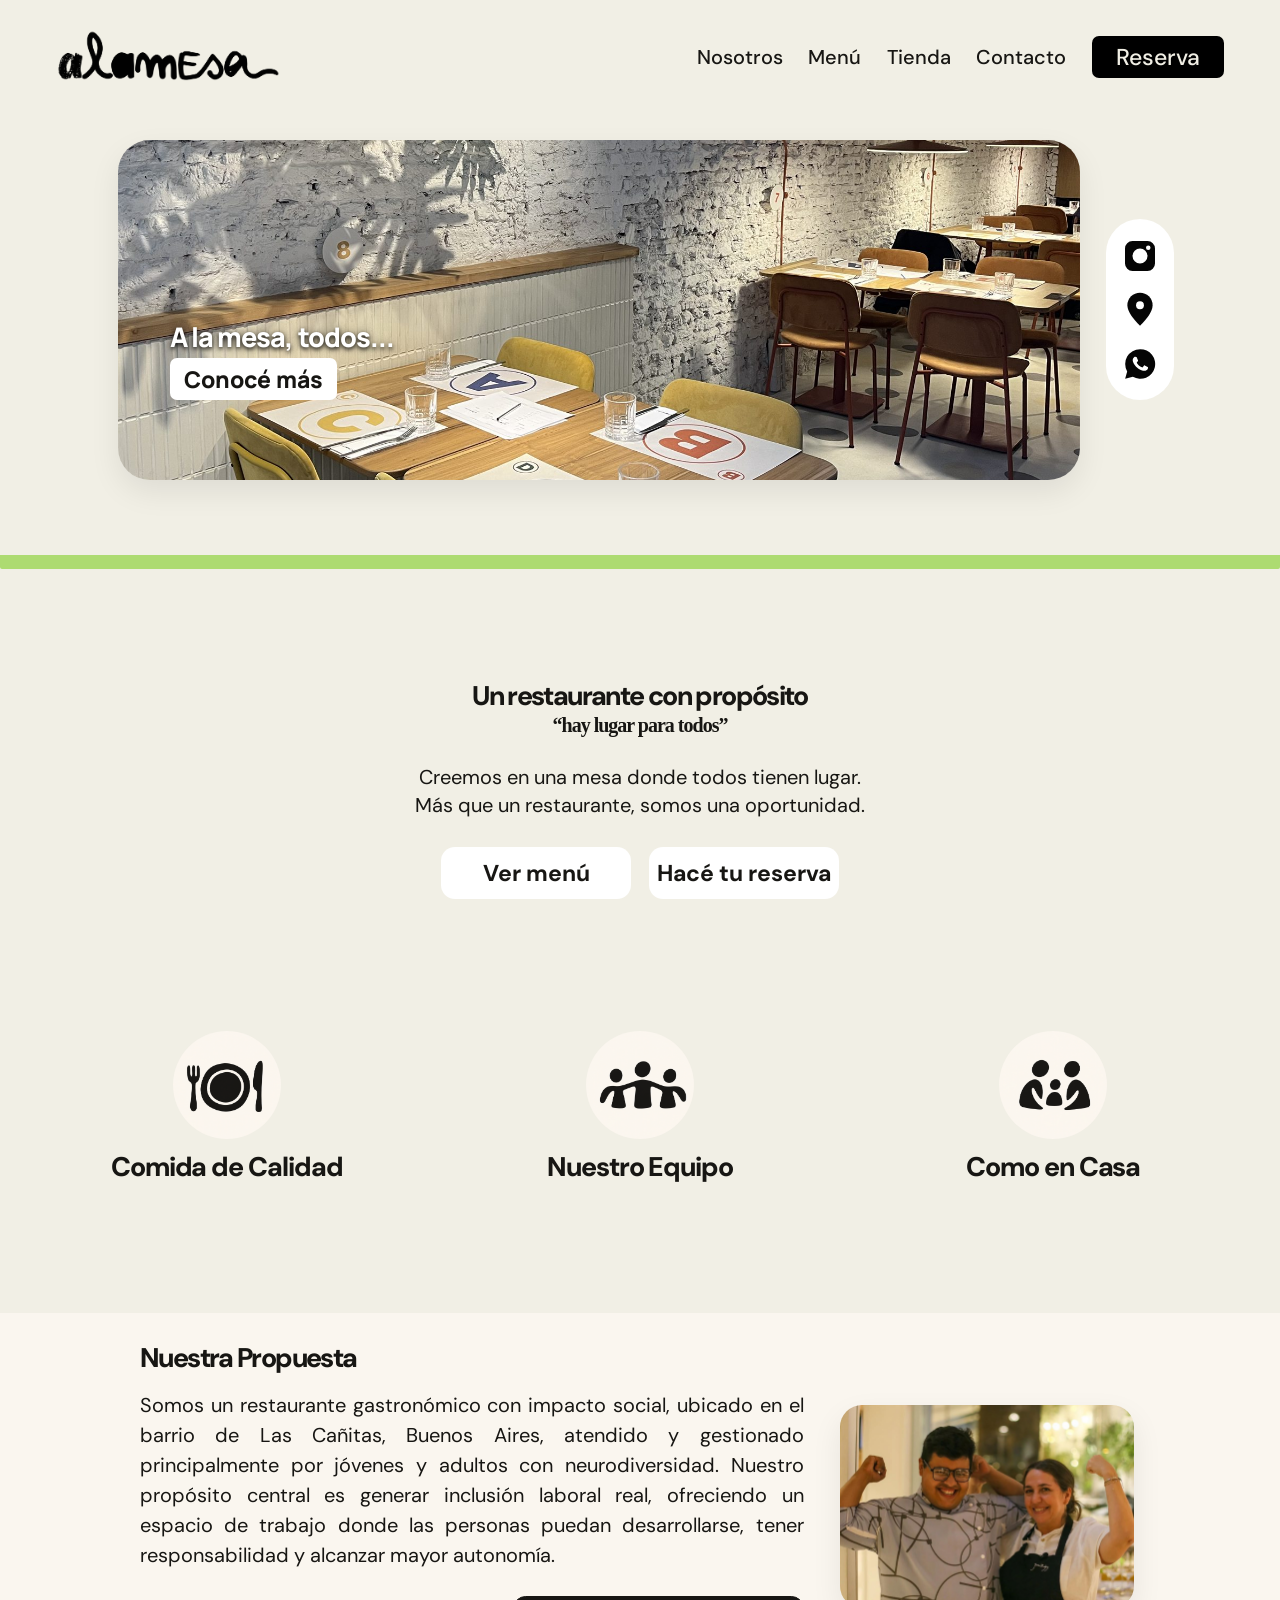
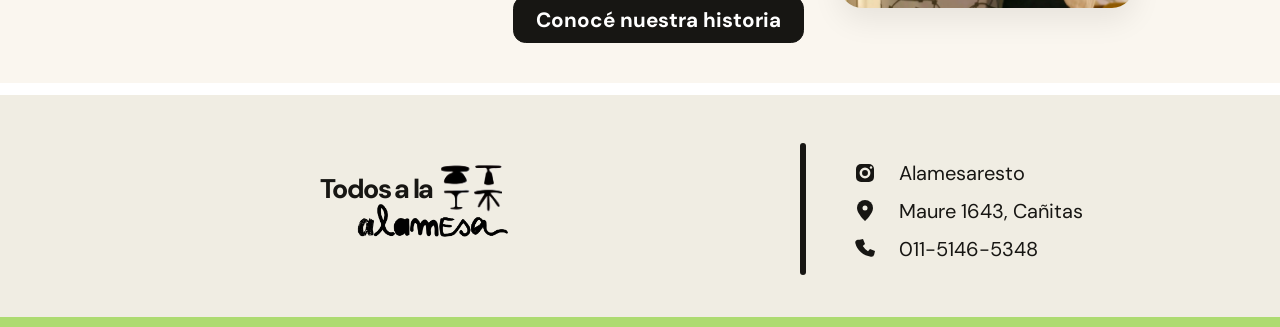
==== commit fa39cf2e: "Reproducir video de Inicio en bucle sin botón de pausa" ====
--- a/index.html
+++ b/index.html
@@ -36,10 +36,9 @@
       <section class="hero-panel">
         <div class="hero-image">
           <video class="hero-tour" autoplay muted loop playsinline webkit-playsinline preload="auto" poster="hero-alamesa.jpg" aria-label="Recorrido animado por el salón, las mesas y la cocina de Alamesa">
-            <source src="recorrido-alamesa.mp4" type="video/mp4" />
+            <source src="video-alamesa-final.mp4" type="video/mp4" />
             Tu navegador no permite reproducir el video.
           </video>
-          <button class="hero-tour-toggle" type="button" aria-label="Pausar recorrido" aria-pressed="false">Ⅱ</button>
           <div class="hero-copy">
             <div class="hero-title">A la mesa, todos...</div>
             <a href="nosotros.html#quienes-somos" class="ghost-link">Conocé más</a>
